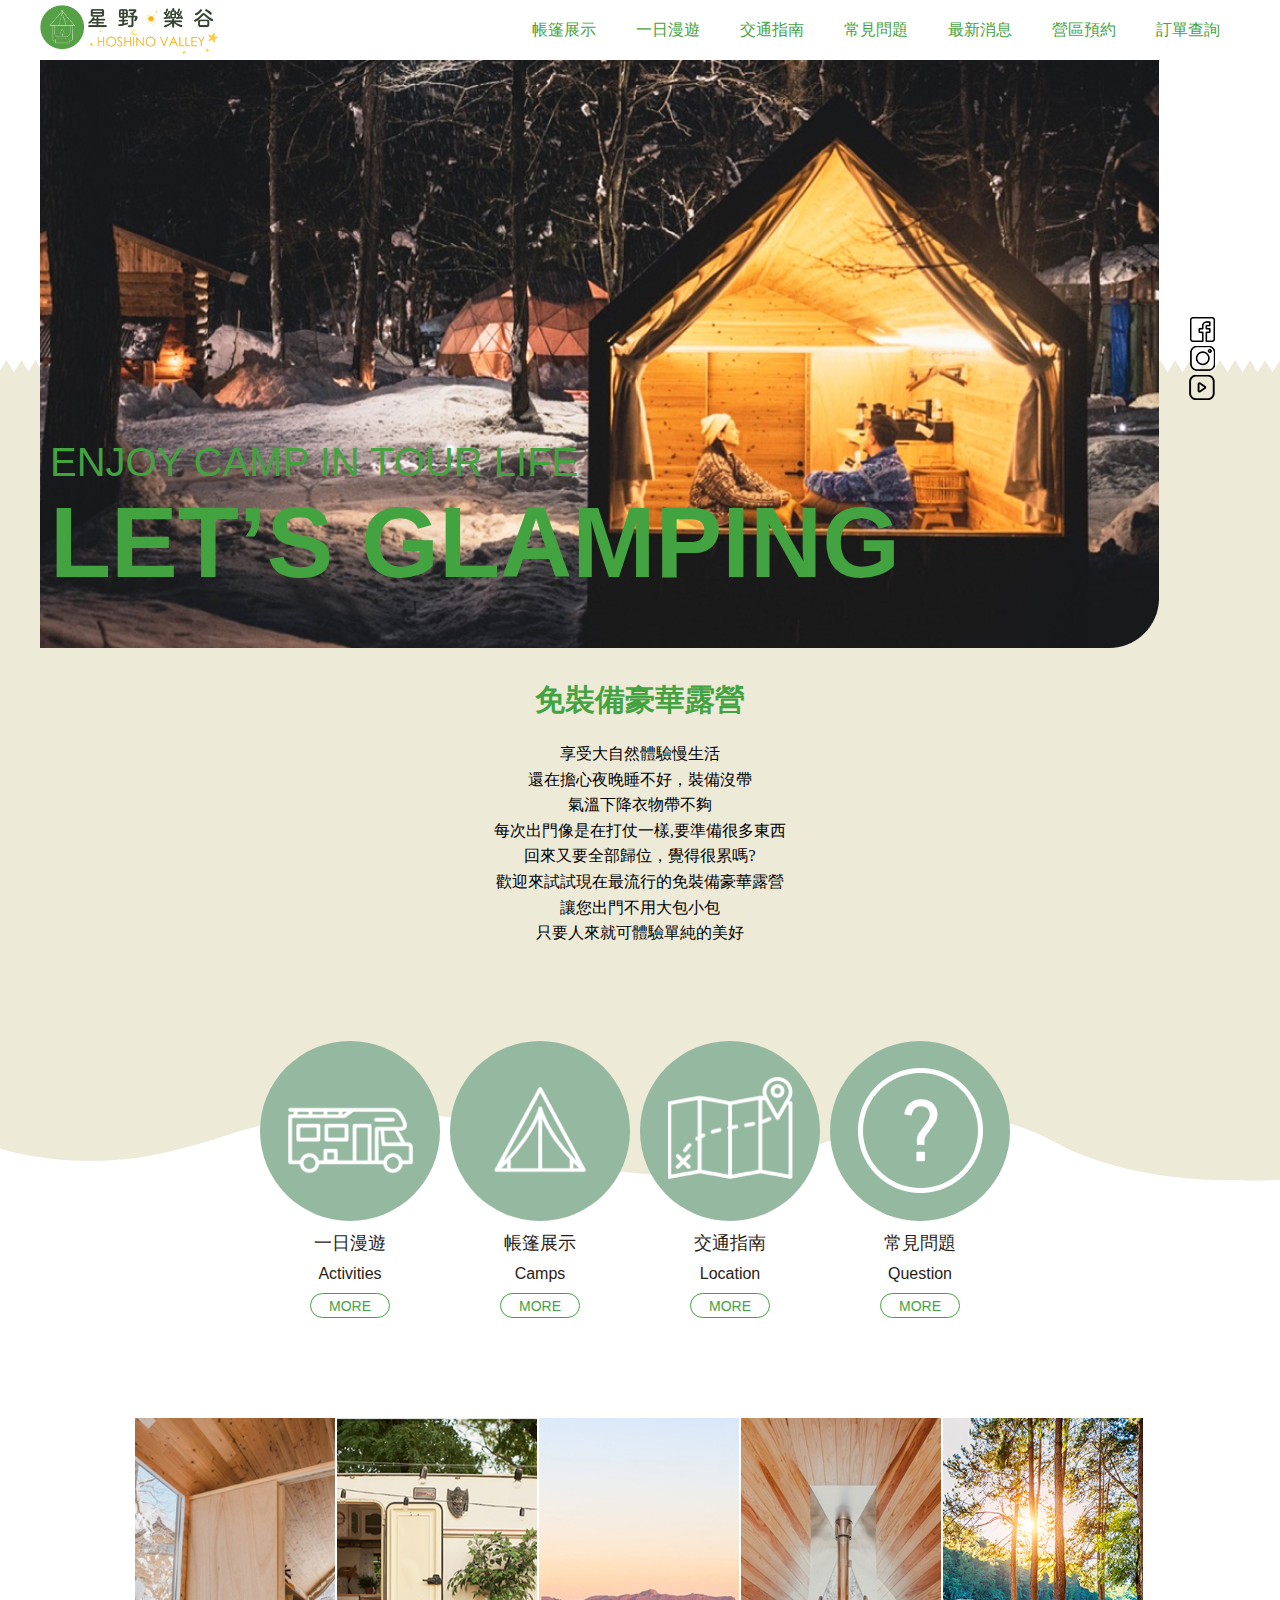
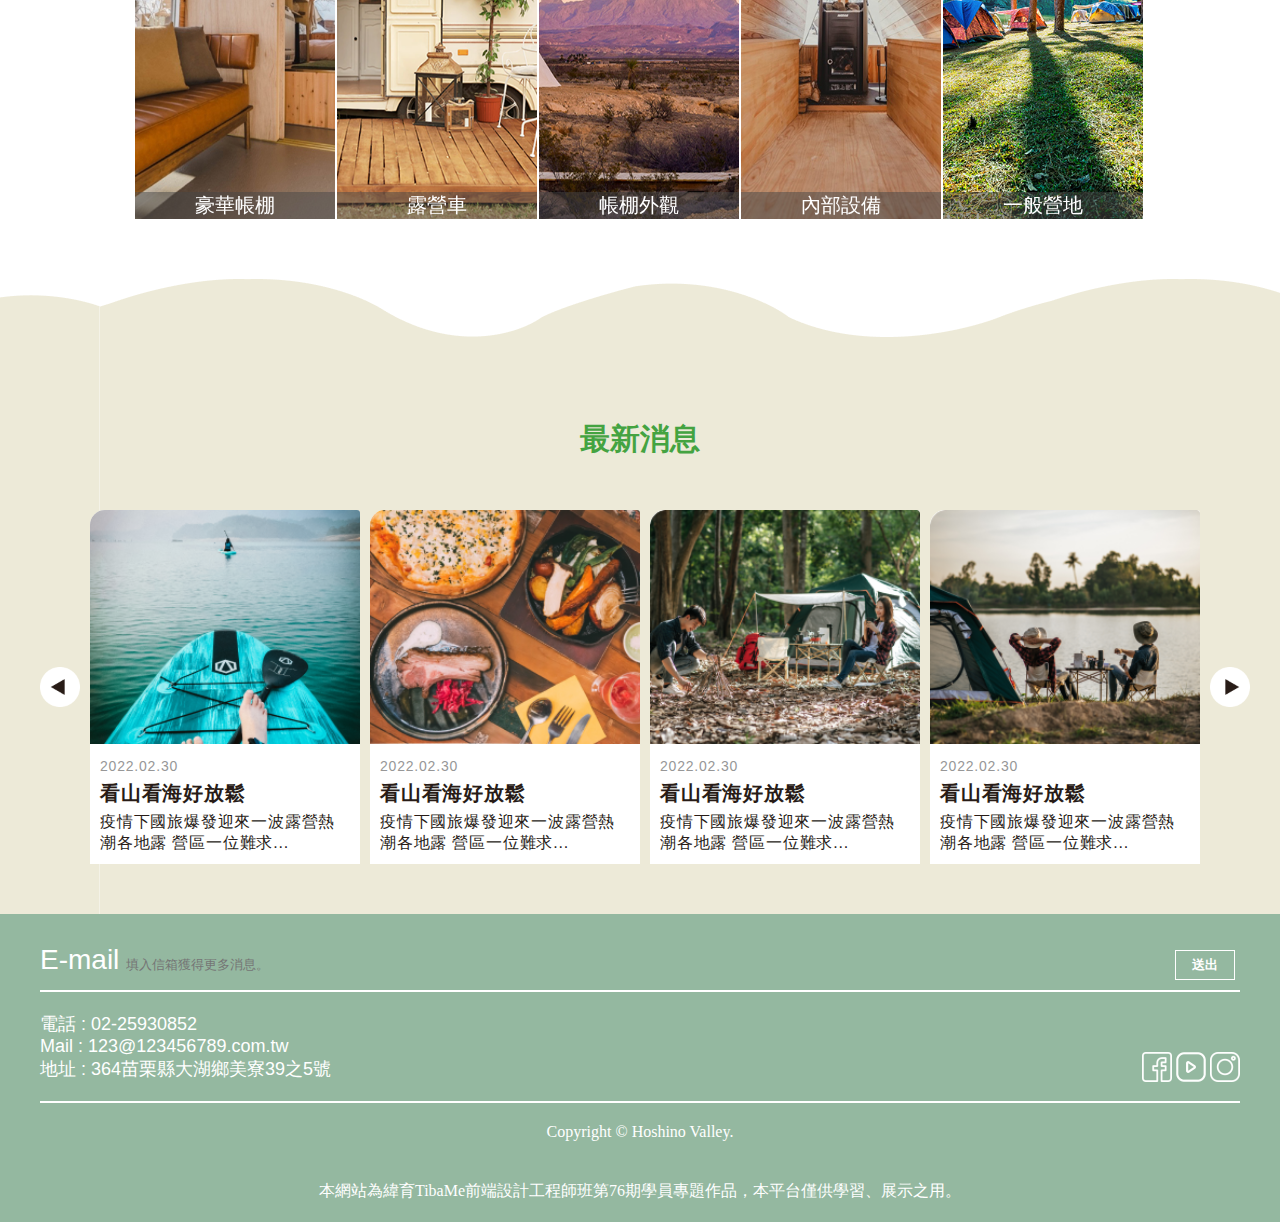
==== index.html @ baed543f "QA 414RWD完成" ====
<!DOCTYPE html>
<html lang="en">

<head>
    <meta charset="UTF-8">
    <meta http-equiv="X-UA-Compatible" content="IE=edge">
    <meta name="viewport" content="width=device-width, initial-scale=1.0">
    <title>星野樂谷</title>
    <link rel="stylesheet" href="https://cdnjs.cloudflare.com/ajax/libs/font-awesome/6.1.1/css/all.min.css" integrity="sha512-KfkfwYDsLkIlwQp6LFnl8zNdLGxu9YAA1QvwINks4PhcElQSvqcyVLLD9aMhXd13uQjoXtEKNosOWaZqXgel0g==" crossorigin="anonymous" referrerpolicy="no-referrer" />
    <script src="https://cdnjs.cloudflare.com/ajax/libs/jquery/3.6.0/jquery.js"></script>
    <link rel="stylesheet" href="css/style.css">
    <script src="JS/common.js"></script>





</head>

<body>


    <!-- 最外層1200框 -->
    <div class="wrapper">
        <nav>
            <a href="index.html"><img class="nav_logo" src="img/logo-02.png" alt=""></a>
            <i class="fa-solid fa-bars" id="ham"></i>
            <!-- 導覽列的右邊 -->
            <ul>
                <li>
                    <a href="">帳篷展示</a>
                    <!-- 子選單 -->
                    <ol>
                        <li><a href="tent.html">露營車</a></li>
                        <li><a href="tent.html">豪華帳篷</a></li>
                        <li><a href="tent.html">普通帳篷</a></li>

                    </ol>
                </li>
                <li><a href="oneday.html">一日漫遊</a></li>
                <li><a href="traffic.html">交通指南</a></li>
                <li><a href="qanda.html">常見問題</a></li>
                <li><a href="news.html">最新消息</a></li>
                <li><a href="reserve.html">營區預約</a></li>
                <li><a href="oder_check.html">訂單查詢</a></li>

            </ul>


        </nav>
    </div>
    <!-- banner -->
    <div class="wave_banner_up">
        <div class="main_banner">

            <div class="left_banner">

                <h3>ENJOY CAMP IN TOUR LIFE</h3>
                <h2>LET’S GLAMPING</h2>

            </div>
            <div class="right_banner">

                <div class="right_icon">

                    <a href=""><img src="img/facebook_small.png" alt=""></a>

                    <a href=""><img src="img/instagram_small.png" alt=""></a>

                    <a href=""><img src="img/youtube_small.png" alt=""></a>

                    <img src="../0419/img/Arrow 3.svg" alt="">
                </div>

            </div>

        </div>
        <!-- info自述區域 -->
        <div class="info">
            <h4>
                免裝備豪華露營
            </h4>
            <p>
                享受大自然體驗慢生活<br>
                還在擔心夜晚睡不好，裝備沒帶 <br>
                氣溫下降衣物帶不夠<br>
                每次出門像是在打仗一樣,要準備很多東西<br>
                回來又要全部歸位，覺得很累嗎?<br>
                歡迎來試試現在最流行的免裝備豪華露營<br>
                讓您出門不用大包小包<br>
                只要人來就可體驗單純的美好
            </p>
        </div>
        <div class="main_card">
            <div class="card">
                <div class="card_bg">
                    <img src="img/van_icon.png" alt="">
                </div>

                <h5>一日漫遊</h5>
                <h6>Activities</h6>
                <a class="more" href="">MORE</a>
            </div>
            <div class="card">
                <div class="card_bg">
                    <img src="img/tent_icon.png" alt="">
                </div>

                <h5>帳篷展示</h5>
                <h6>Camps</h6>
                <a class="more" href="">MORE</a>
            </div>
            <div class="card">
                <div class="card_bg">
                    <img src="img/tour_icon.png" alt="">
                </div>

                <h5>交通指南</h5>
                <h6>Location</h6>
                <a class="more" href="">MORE</a>
            </div>
            <div class="card">
                <div class="card_bg">
                    <img src="img/help_icon.png" alt="">
                </div>

                <h5>常見問題</h5>
                <h6>Question</h6>
                <a class="more" href="">MORE</a>
            </div>
        </div>
    </div>
    <!-- flex grow 五張縮放圖片-->
    <div class="grow_bar">
        <div class="grow_bar_3">

            <div class="product_bar1 product_p product_bar">
                <p>豪華帳棚</p>
            </div>
        </div>

        <div class="grow_bar_3">
            <div class="product_bar2 product_p product_bar">
                <p>露營車</p>
            </div>
        </div>
        <div class="grow_bar_3">
            <div class="product_bar3 product_p product_bar">
                <p>帳棚外觀</p>
            </div>
        </div>
        <div class="grow_bar_3">

            <div class="product_bar4 product_p product_bar">
                <p>內部設備</p>
            </div>
        </div>
        <div class="grow_bar_3">
            <div class="product_bar5 product_p product_bar">
                <p>一般營地</p>
            </div>
        </div>


    </div>
    <div class="wave_banner_down">
        <h2>最新消息</h2>
        <div class="news_slick">
            <img class="news_arr_left" src="img/news_left.png" alt="">
            <a href="">
                <div class="news_card">
                    <img src="img/slick_img01.png" alt="">
                    <div class="news_card_txt">
                        <h5>2022.02.30</h5>
                        <h3>看山看海好放鬆</h3>
                        <p>疫情下國旅爆發迎來一波露營熱潮各地露
                            營區一位難求...</p>
                    </div>

                </div>
            </a>
            <a href="">
                <div class="news_card">
                    <img src="img/slick_img02.png" alt="">
                    <div class="news_card_txt">
                        <h5>2022.02.30</h5>
                        <h3>看山看海好放鬆</h3>
                        <p>疫情下國旅爆發迎來一波露營熱潮各地露
                            營區一位難求...</p>
                    </div>

                </div>
            </a>
            <a href="">
                <div class="news_card">
                    <img src="img/slick_img03.png" alt="">
                    <div class="news_card_txt">
                        <h5>2022.02.30</h5>
                        <h3>看山看海好放鬆</h3>
                        <p>疫情下國旅爆發迎來一波露營熱潮各地露
                            營區一位難求...</p>
                    </div>

                </div>
            </a>

            <a href="">
                <div class="news_card">
                    <img src="img/slick_img04.png" alt="">
                    <div class="news_card_txt">
                        <h5>2022.02.30</h5>
                        <h3>看山看海好放鬆</h3>
                        <p>疫情下國旅爆發迎來一波露營熱潮各地露
                            營區一位難求...</p>
                    </div>

                </div>
            </a>
            <img class="news_arr_right" src="img/news_right.png" alt="">
        </div>
    </div>
    <!-- footer -->
    <footer>
        <div class="email">
            <form action="">
                <label for="" class="mail-1">E-mail</label>
                <input name="user_name" placeholder="填入信箱獲得更多消息。" class="mail-2">
                <input type="submit" value="送出" class="email-btn " >
            </form>
            <div class="line"></div>
        </div>

        <div class="footer_txt">
            <div class="footer_txt_up">
                <div class="footer_left">
                    <p>電話 : 02-25930852 <br>
                        Mail : 123@123456789.com.tw <br>
                        地址 : 364苗栗縣大湖鄉美寮39之5號</p>
                </div>
                <div class="footer_right">
                    <a href=""><img src="img/facebook.png" alt=""></a>
                    <a href=""><img src="img/youtube.png" alt=""></a>
                    <a href=""><img src="img/ig.png" alt=""></a>
                </div>
            </div>

            <div class="copyright">
                <div class="line"></div>
                <div class="copyright_txt">
                    <p>
                        Copyright © Hoshino Valley.
                    </p>
                   
                    <p> 本網站為緯育TibaMe前端設計工程師班第76期學員專題作品，本平台僅供學習、展示之用。</p>
                </div>
                
            </div>
        </div>
    </footer>



</body>

</html>
---- css/style.css ----
@import url("../css/reset.css");
*{
    box-sizing: border-box;
    text-decoration: none;

}
body{
    min-width: 1200px;
}

/* 模組化開始 */

.wrapper{
    width: 1200px;
    margin: 0 auto;
}
/* more按鈕 */
.more{
    display: block;
    width: 80px;
    height: 25px;
    line-height: 25px;
    color:#44A341;
    background-color: #ffffff;
    border:1px solid #44A341;
    border-radius: 15px;
    font-size: 14px;
    }
.more:hover{
   
    color:#ffffff;
    background-color: #44A341;
   transition: .5s;
 /* 模組化結束 */  
    

    
 
}
/* 導覽列 */
nav{
    width: 1200px;
    height: 60px;
    background: rgb(255, 255, 255);
    display: flex;
   justify-content: space-between; 
}
ul{
   display:flex; 
    text-align: center;
    line-height: 60px;
}
li{
   position: relative;
}
.nav_logo{
    margin-top: 5px;
   height: 50px;    
}
li a{
    padding: 0 20px;
  /* width: 120px;
    height: 60px; */
    display: block;
    background: rgb(255, 255, 255);
    color: #44A341;
}

 li>a:hover{
    background: 44A341;
    color: #ffffff;
    background: #44A341;
}
 ol{
     position: absolute;
 }
 ul>li>ol{
     display: none;
 }
 ul>li:hover ol{
   display: block;
}

/* banner開始 */
.wave_banner_up{
    width: 100%;
    background-image: url("../img/wave_1.png");
    background-repeat: repeat-x;
    background-position: 0 300px;
   
}

.main_banner{
     width: 1200px;
    margin: 0 auto;
    display: flex;
    }

.left_banner{
    background-image: url("../img/banner.png");
    width: 1119px;
    height: 600px;
    background-repeat: no-repeat;
 
}
.right_banner{
    display: flex;
   }

.right_icon{
    display: flex;
    margin-left: 30px;
    flex-direction: column;
    align-items: center;
    justify-content: center;
}
.right_icon a{
    opacity: 1;
}
.right_icon a:hover{
    opacity: .3;
}
.left_banner h3{
    color: #44A341;
    font-size: 40px;
    padding-top: 380px;
    padding-left: 10px;
    font-family: Arial, Helvetica, sans-serif;
    
    
}
.left_banner h2{
    color: #44A341;
    font-size: 100px;
    padding-left: 10px;
    font-family: Arial, Helvetica, sans-serif;
    font-weight: bold ;

}
/* info自述區域 */
.info{
    width: 1200px;
    margin: 0 auto;
    text-align: center;
}
.info p{
    width: 700px;
    margin: 0 auto;
    height: 300px;
    font-size: 16px;
    line-height:1.6;
   margin-top: 20px;
}
.info h4{
    color: #44A341;
    font-family: Arial, Helvetica, sans-serif;
    font-weight: bold;
    padding-top: 20px;
    font-size: 30px;
}
/* 四個按鈕 */
.main_card{
    width: 1200px;
   margin: 0 auto;
    display: flex;
 justify-content: center;
}
.card{

text-align: center;
    margin-right: 10px;
    font-family: Arial, "Helvetica Neue", Helvetica, sans-serif;
}
.card_bg{
    background: #95B8A0;
    width: 180px;
    height: 180px;
    border-radius: 50%;
    margin-bottom: 10px;
}
.card img{  
margin-top: 27px;
   width: 125px;
    height: 125px;
}
.card h5{
margin-bottom: 10px;
color: #281C17;


font-size: 18px;
}
.card h6{
margin-bottom: 10px;
color: #281C17;

    font-size: 16px;
}
.card>.more{
    margin-left: 50px;
}
/* flex grow 五張縮放圖片 */
.grow_bar{
    margin: 0 auto;
    margin-top: 100px;
<<<<<<< HEAD
     width: 1400px;
=======
     width: 1300px;
>>>>>>> ddf36b383239178bd15fa8c7f07a94168454454b
    height: 400px;
    display: flex;
    justify-content: center;
    /* margin-bottom:400px; */
    
   }
.grow_bar_3{
  width: 200px;
   transition:.7s;
margin-right: 2px;
  display: flex;
}

.product_bar1{
background-image: url("../img/product_1.jpg");
}
.product_bar2{
 background-image: url("../img/product_2.PNG");
}
.product_bar3{
background-image: url("../img/product_3.jpg");
}
.product_bar4{  
background-image: url("../img/product_4.jpg");
}
 .product_bar5{
 background-image: url("../img/product_5.jpg");
 }

.grow_bar_3:hover{
 flex-grow:5;

}

/* 模組化開始 */
.product_bar{
    background-size: cover;
    background-position:center center;
    flex-grow:1;
    background-repeat: no-repeat;
    filter: blur(.1px);
 opacity:1s;
}
/* 模組化結束 */
.product_bar:hover{
    filter: blur(0px);
    opacity:1;
}

.product_p>p{
    display: block;
   margin-top:374px;
    text-align: center;
    font-size: 20px;
    background-color: rgba(69, 69, 69, 0.5);  
 color: #ffffff;
 }
/* flex grow 五張縮放圖片結束 */

/* 輪播小卡片 */

.wave_banner_down{
    width: 100%;
    background-image: url("../img/wave_2.png");
    background-repeat: repeat-x;
    background-position: 100px 60px;
    padding-top: 200px;    
}
.wave_banner_down>h2{

    color: #44A341;
    font-family: Arial, Helvetica, sans-serif;
    font-weight: bold;
    font-size: 30px;
  
    text-align: center;
}
.news_slick{
    width: 1200px;
    margin: 0 auto;
    display:flex;
 align-items: center;
 font-family: Arial, "Helvetica Neue", Helvetica, sans-serif;
 gap:10px;
 padding: 50px 0 50px 0;

}
.news_card{
    border-radius: 15px 3px 0px 0px;
    background-color: #fff;
    width: 270px;
}
.news_card:hover{
    box-shadow: 3px 3px 5px 1px rgba(27, 0, 0, 0.2);
}
.news_card>img{
    width: 100%;
    border-radius: 15px 3px 0px 0px;
}
.news_card_txt{
 padding: 10px;
letter-spacing: 0.05em;

}
.news_card_txt h5{
    color: #979797;
    

font-weight: 400;
font-size: 14px;
line-height: 17px;
}
.news_card_txt h3{
padding: 5px 0;
font-size: 20px;
    color: #281C17;
    font-weight:bold; 
}
.news_card_txt p{
    color: #281C17;
}
.news_arr_left{
cursor: pointer;
width: 40px;

}
.news_arr_right{
cursor: pointer;
width: 40px;
}
/* footer開始*/
footer{
    
    padding-top: 20px;
    width: 100%;
    background: #94B8A0;
}
.footer_txt{
    width: 1200px;
    margin: 0 auto;
}
.copyright{
    
    color: white;
    text-align: center;
   
}
.copyright p{
    
 padding: 20px 0;
}
.line{
    width:100%;
    height: 2px;
    background: rgb(255, 255, 255);
}
.footer_txt_up{
   margin-top: -10px;
    display: flex;
    justify-content: space-between;
}
.footer_right img{
   margin-top: 60px;
    width: 30px;
    height: 30px;
}
.footer_left{
    font-family: Arial, "Helvetica Neue", Helvetica, sans-serif;
    font-size: 18px;
    color: white;
    padding: 20px 0;
}
/* footer e-mail登入 */
.email{
   font-family: Arial, "Helvetica Neue", Helvetica, sans-serif;
    margin: 0 auto;
    width: 1200px;
    padding-top: 10px;
  padding-bottom: 10px;
 
  

  
}

.email .mail-1{
color:#ffffff;
     font-size: 28px;
     
}
footer form input{
background-color: #94B8A0;
}

.email .mail-2{
    color: white;
    height: 30px;
    width: 1000px;
    border: 0;
   
}
.email-btn{
    
   color: #ffffff;
   font-weight:bold;
   width: 60px;
   height: 30px;
   
   border: 1px solid #ffffff;
   cursor: pointer;
   margin-left: 47px;
   margin-bottom: 10px;
}
.email-btn:hover{
    color: #94B8A0;
    width: 60px;
    height: 30px;
    background: #ffffff;
    border: 2px solid #94B8A0;
    cursor: pointer;
 }
/* footer結束*/

.fa-solid {
    display: none;
}

/* header的漢堡開始 */
@media screen and (max-width:428px) {
    .wrapper {
        width: 100%;
    }

    nav {
        width: auto;
        position: relative;
    }

    .fa-solid {
        display: block;
        float: right;
        margin-top: 10px;
        margin-right: 10px;
        font-size: 30px;

    }

    nav ul {
        position: absolute;
        flex-direction: column;
        top: 60px;
        right: 0;
        width: 100%;
        z-index: 2;
    }
nav ul li{
    display: none;
}

  
    li a {
        border-bottom: 1px solid rgb(255, 255, 255);
        background: #44A341;
        color: #ffffff;
    }

    /* footer開始 */
    .email {
        display: none;
    }

    footer {
        padding: 0 10px;
    }

    .footer_txt {
        width: auto;
    }

    .copyright {
        font-size: 12px;
        text-align: center;
    }

    .copyright p {
        padding: 0;
    }

    .line {
        margin-bottom: 5px;
    }

    .footer_right img {
        margin: 0;
        margin-top: 10px;
        margin-right: 10px;


    }

    .footer_left {
        font-size: 14px;
        padding: 10px 0;
    }
}
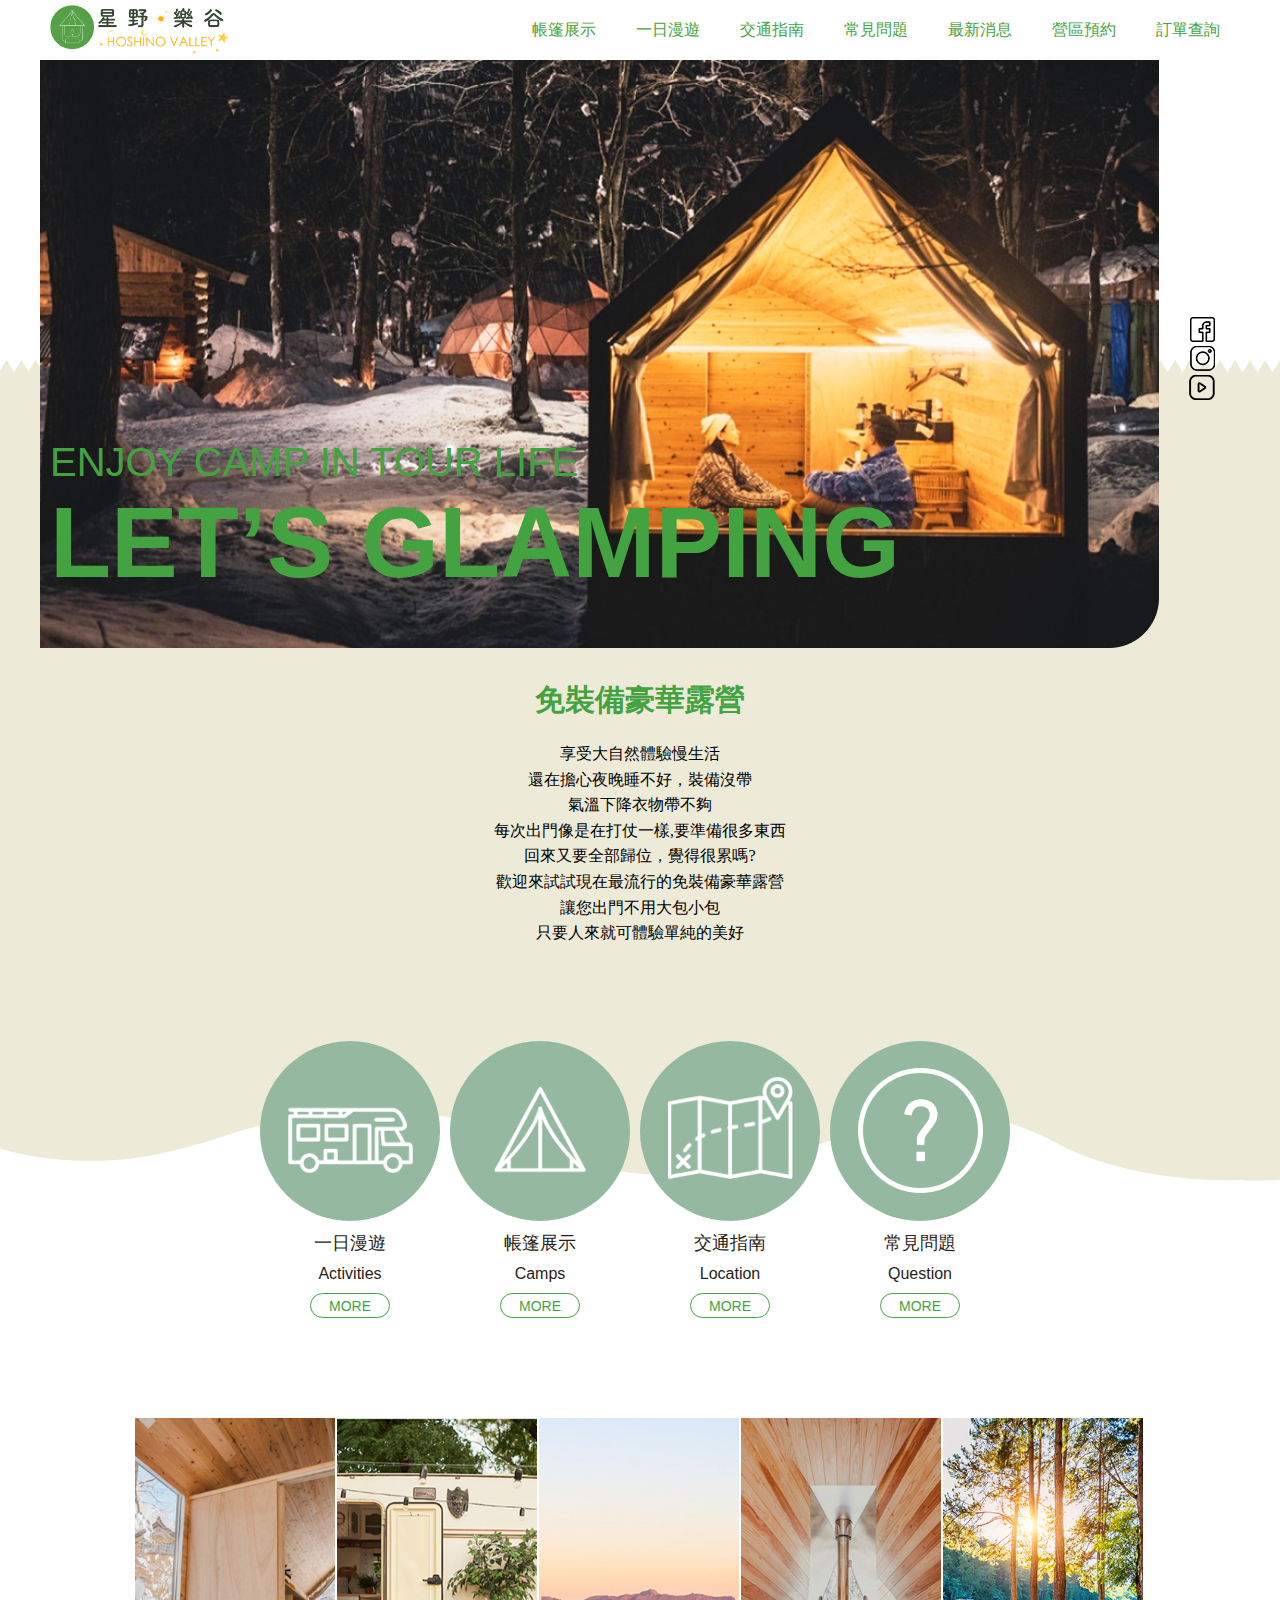
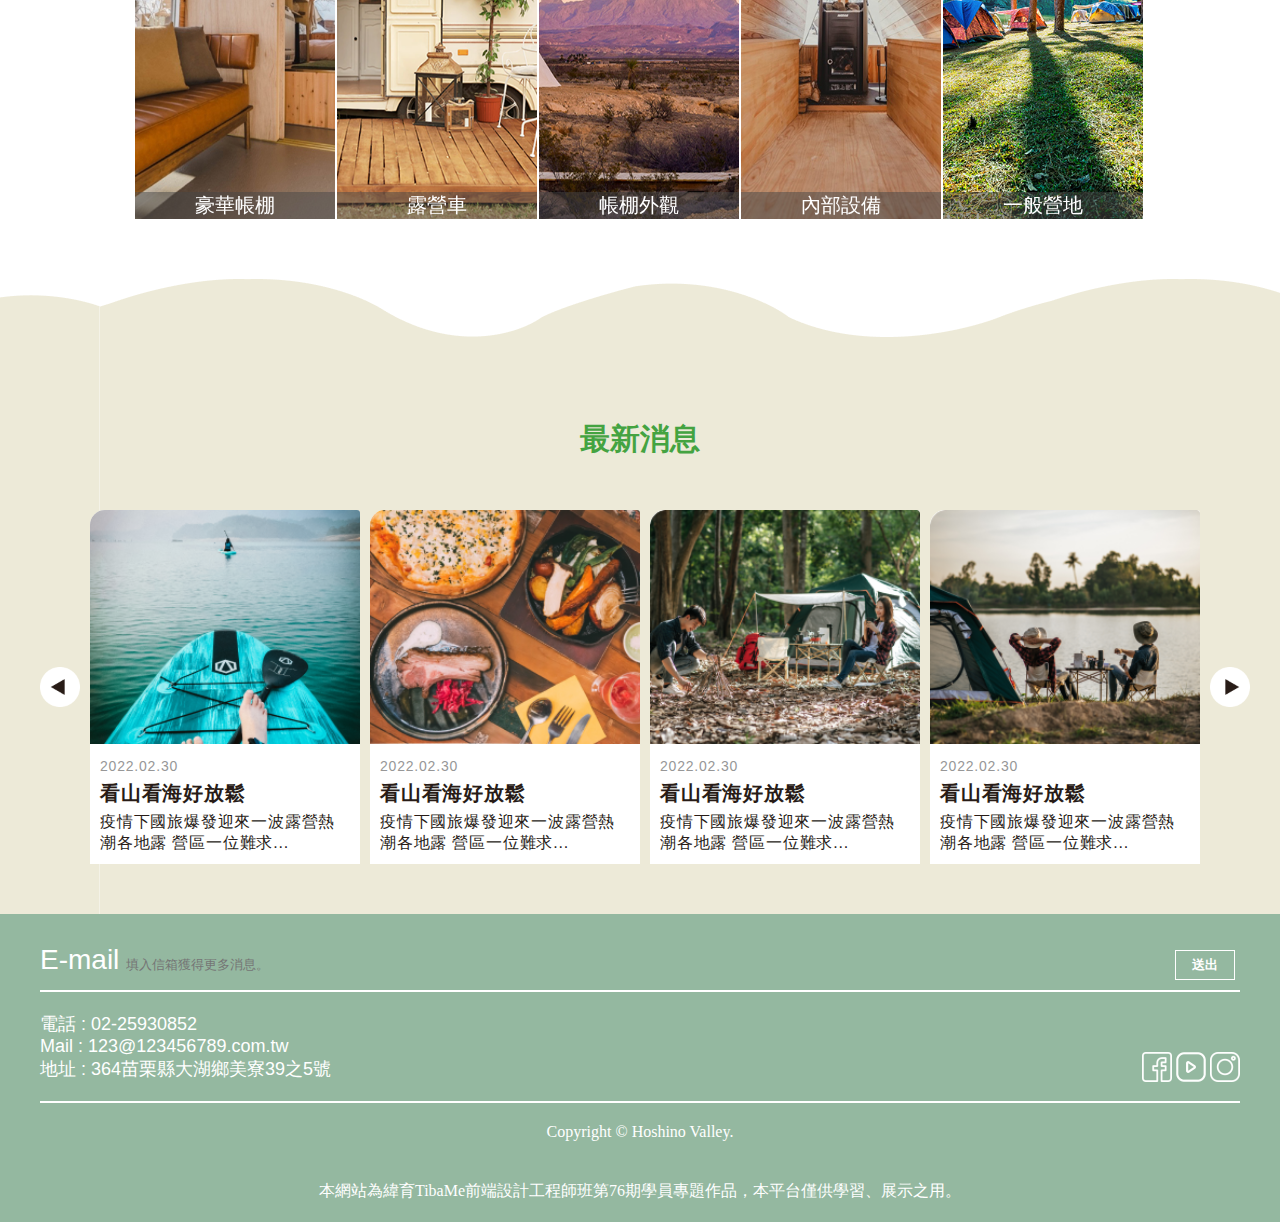
==== commit 8cdee908: "rwd 414 一日漫遊完成" ====
--- a/index.html
+++ b/index.html
@@ -9,14 +9,10 @@
     <link rel="stylesheet" href="https://cdnjs.cloudflare.com/ajax/libs/font-awesome/6.1.1/css/all.min.css" integrity="sha512-KfkfwYDsLkIlwQp6LFnl8zNdLGxu9YAA1QvwINks4PhcElQSvqcyVLLD9aMhXd13uQjoXtEKNosOWaZqXgel0g==" crossorigin="anonymous" referrerpolicy="no-referrer" />
     <script src="https://cdnjs.cloudflare.com/ajax/libs/jquery/3.6.0/jquery.js"></script>
     <link rel="stylesheet" href="css/style.css">
-    <script src="JS/common.js"></script>
-
-
-
+    <link rel="stylesheet" href="css/common.css">
 
 
 </head>
-
 <body>
 
 
@@ -24,11 +20,12 @@
     <div class="wrapper">
         <nav>
             <a href="index.html"><img class="nav_logo" src="img/logo-02.png" alt=""></a>
+            <!-- 漢堡 -->
             <i class="fa-solid fa-bars" id="ham"></i>
             <!-- 導覽列的右邊 -->
             <ul>
                 <li>
-                    <a href="">帳篷展示</a>
+                    <a>帳篷展示</a>
                     <!-- 子選單 -->
                     <ol>
                         <li><a href="tent.html">露營車</a></li>
@@ -258,6 +255,7 @@
         </div>
     </footer>
 
+    <script src="JS/common.js"></script>
 
 
 </body>
--- a/css/style.css
+++ b/css/style.css
@@ -467,7 +467,12 @@
     display: none;
 }
 
-  
+  /* 很重要要先解開原本的position */
+  nav ul li ol {
+        
+    position: static;
+}
+/* 很重要要先解開原本的position */
     li a {
         border-bottom: 1px solid rgb(255, 255, 255);
         background: #44A341;
--- a/css/common.css
+++ b/css/common.css
@@ -0,0 +1,253 @@
+@import url("../css/reset.css");
+
+* {
+    box-sizing: border-box;
+    text-decoration: none;
+
+}
+
+.wrapper {
+    width: 1200px;
+    margin: 0 auto;
+}
+
+/* 導覽列 */
+nav {
+    width: 1200px;
+    height: 60px;
+    background: rgb(255, 255, 255);
+    display: flex;
+    justify-content: space-between;
+}
+
+ul {
+    display: flex;
+    text-align: center;
+    line-height: 60px;
+}
+
+li {
+    position: relative;
+}
+
+.nav_logo {
+    margin-top: 5px;
+    height: 50px;
+    margin-left: 10px;
+}
+
+li a {
+    padding: 0 20px;
+    /* width: 120px;
+    height: 60px; */
+    display: block;
+    background: rgb(255, 255, 255);
+    color: #44A341;
+    text-align: center;
+}
+
+li>a:hover {
+    background: 44A341;
+    color: #ffffff;
+    background: #44A341;
+}
+
+ol {
+    position: absolute;
+}
+
+ul>li>ol {
+    display: none;
+}
+
+ul>li:hover ol {
+    display: block;
+}
+
+
+/* 從style搬過來開始 */
+footer {
+
+    padding-top: 20px;
+
+    background: #94B8A0;
+}
+
+.footer_txt {
+    width: 1200px;
+    margin: 0 auto;
+}
+
+.copyright {
+
+    color: white;
+    text-align: center;
+
+}
+
+.copyright p {
+
+    padding: 20px 0;
+}
+
+.line {
+    width: 100%;
+    height: 2px;
+    background: rgb(255, 255, 255);
+}
+
+.footer_txt_up {
+    margin-top: -10px;
+    display: flex;
+    justify-content: space-between;
+}
+
+.footer_right img {
+    margin-top: 60px;
+    width: 30px;
+    height: 30px;
+}
+
+.footer_left {
+    font-family: Arial, "Helvetica Neue", Helvetica, sans-serif;
+    font-size: 18px;
+    color: white;
+    padding: 20px 0;
+}
+
+/* footer e-mail登入 */
+.email {
+    font-family: Arial, "Helvetica Neue", Helvetica, sans-serif;
+    margin: 0 auto;
+    width: 1200px;
+    padding-top: 10px;
+    padding-bottom: 10px;
+
+
+
+
+}
+
+.email .mail-1 {
+    color: #ffffff;
+    font-size: 28px;
+
+}
+
+footer form input {
+    background-color: #94B8A0;
+}
+
+.email .mail-2 {
+    color: white;
+    height: 30px;
+    width: 1000px;
+    border: 0;
+
+}
+
+.email-btn {
+
+    color: #ffffff;
+    font-weight: bold;
+    width: 60px;
+    height: 30px;
+
+    border: 1px solid #ffffff;
+    cursor: pointer;
+    margin-left: 47px;
+    margin-bottom: 10px;
+}
+
+.email-btn:hover {
+    color: #94B8A0;
+    width: 60px;
+    height: 30px;
+    background: #ffffff;
+    border: 2px solid #94B8A0;
+    cursor: pointer;
+
+}
+
+.fa-solid {
+    display: none;
+}
+
+/* header的漢堡開始 */
+@media screen and (max-width:428px) {
+
+    .wrapper {
+        width: 100%;
+    }
+    nav {
+        width: auto;
+        position: relative;
+    }
+    nav .fa-solid {
+        display: block;
+        float: right;
+        margin-top: 10px;
+        margin-right: 10px;
+        font-size: 30px;
+    }
+    nav>ul {
+        position: absolute;
+        flex-direction: column;
+        top: 60px;
+        right: 0;
+        width: 100%;
+        z-index: 2;
+    }
+
+    li>a {
+        border-bottom: 1px solid rgb(255, 255, 255);
+        background: #44A341;
+        color: #ffffff;
+    }
+/* 很重要要先解開原本的position */
+    nav ul li ol {
+        
+        position: static;
+    }
+/* 很重要要先解開原本的position */
+
+
+    /* footer開始 */
+    .email {
+        display: none;
+    }
+
+    footer {
+        padding: 0 10px;
+    }
+
+    .footer_txt {
+        width: auto;
+    }
+
+    .copyright {
+        font-size: 12px;
+        text-align: center;
+    }
+
+    .copyright p {
+        padding: 0;
+    }
+
+    .line {
+        margin-bottom: 5px;
+    }
+
+    .footer_right img {
+        margin: 0;
+        margin-top: 10px;
+        margin-right: 10px;
+
+
+    }
+
+    .footer_left {
+        font-size: 14px;
+        padding: 10px 0;
+    }
+}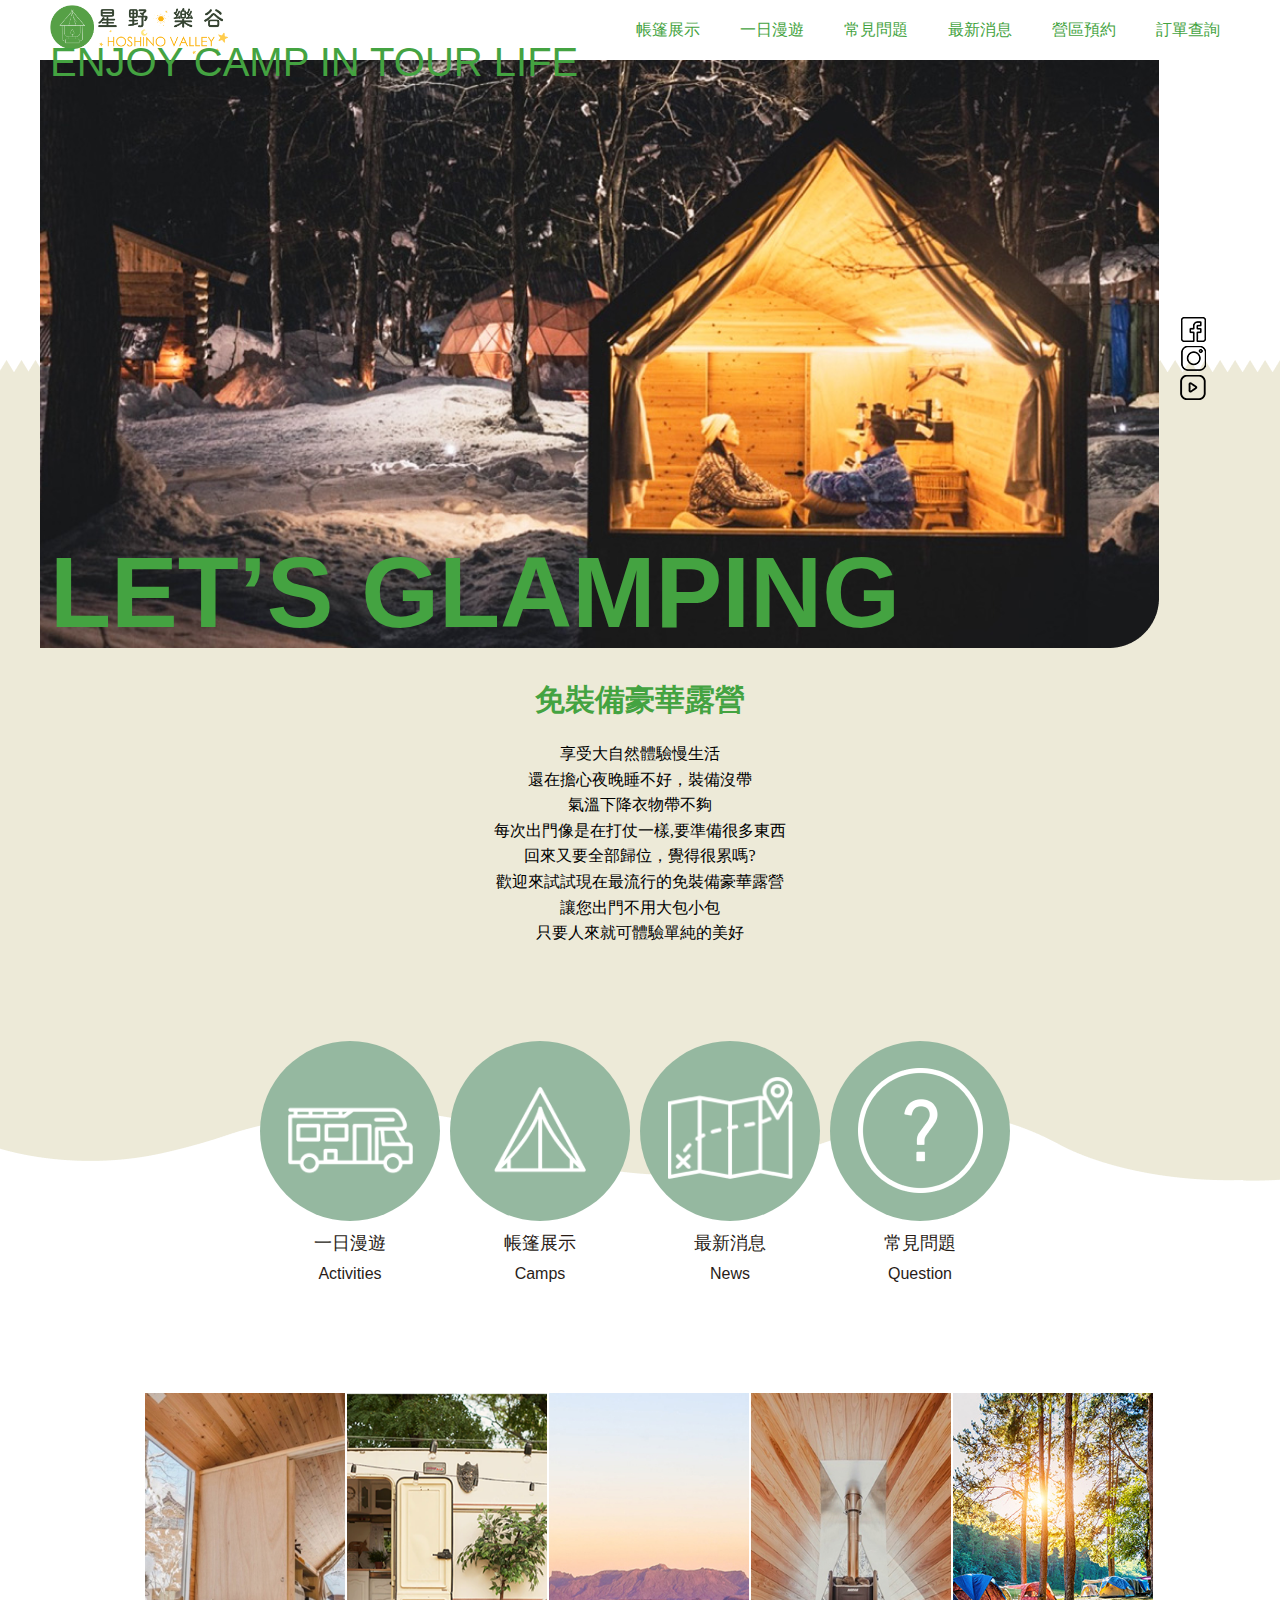
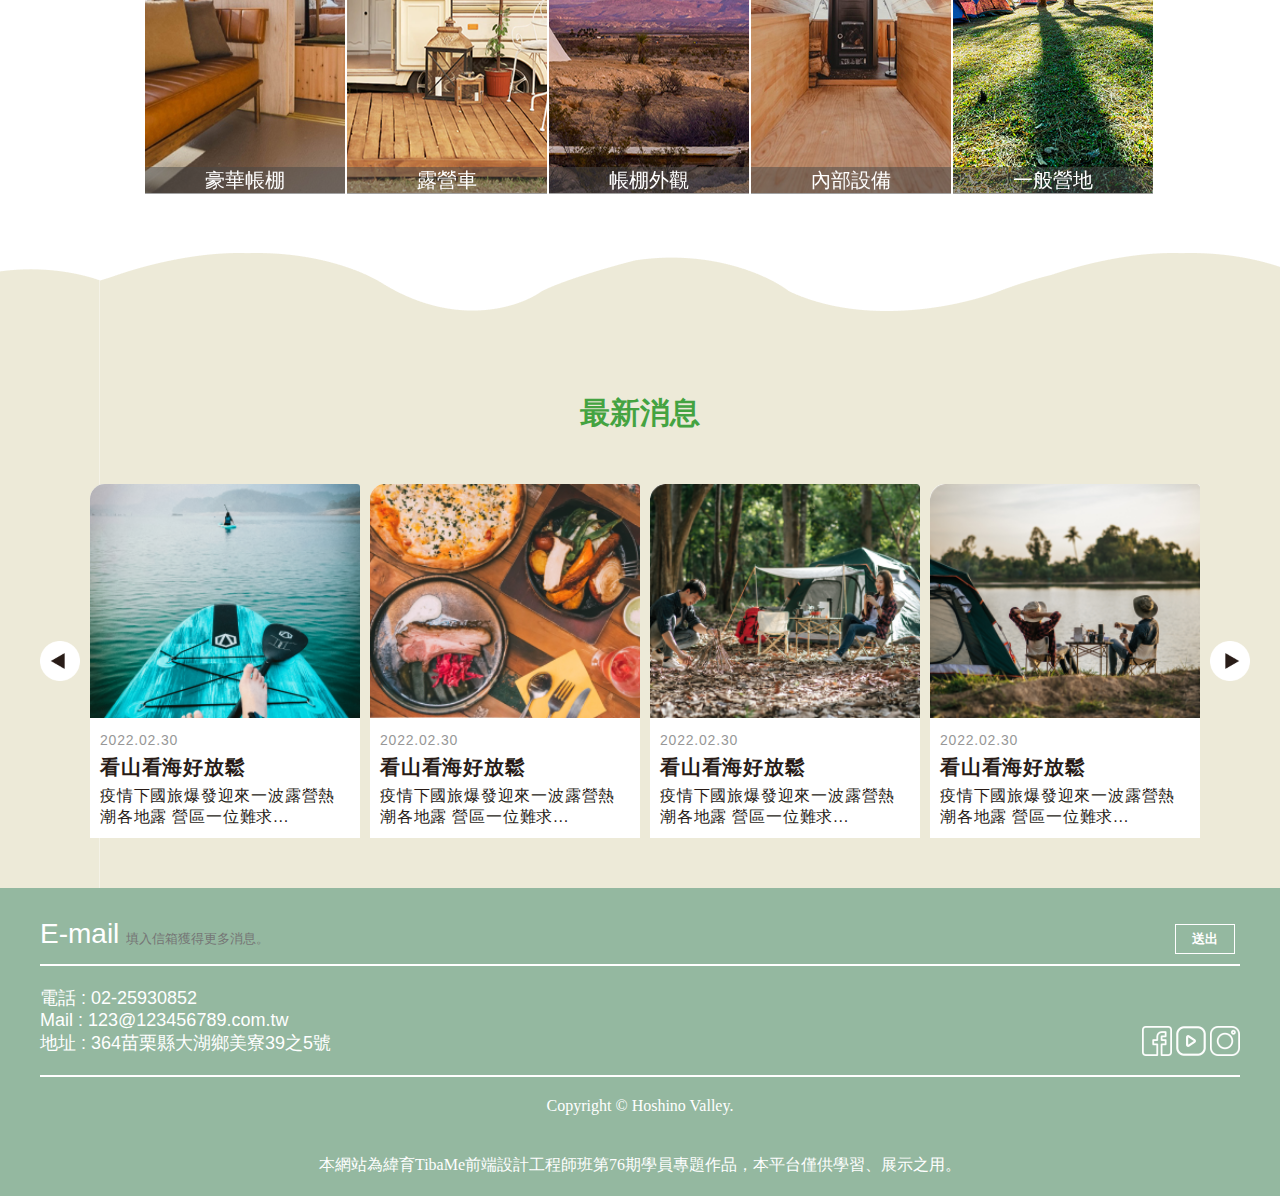
==== commit ecc6a931: "首頁4按鈕修改完成" ====
--- a/index.html
+++ b/index.html
@@ -6,13 +6,17 @@
     <meta http-equiv="X-UA-Compatible" content="IE=edge">
     <meta name="viewport" content="width=device-width, initial-scale=1.0">
     <title>星野樂谷</title>
-    <link rel="stylesheet" href="https://cdnjs.cloudflare.com/ajax/libs/font-awesome/6.1.1/css/all.min.css" integrity="sha512-KfkfwYDsLkIlwQp6LFnl8zNdLGxu9YAA1QvwINks4PhcElQSvqcyVLLD9aMhXd13uQjoXtEKNosOWaZqXgel0g==" crossorigin="anonymous" referrerpolicy="no-referrer" />
-    <script src="https://cdnjs.cloudflare.com/ajax/libs/jquery/3.6.0/jquery.js"></script>
-    <link rel="stylesheet" href="css/style.css">
+
+    <link rel="stylesheet" href="https://cdnjs.cloudflare.com/ajax/libs/font-awesome/6.1.1/css/all.min.css"
+        integrity="sha512-KfkfwYDsLkIlwQp6LFnl8zNdLGxu9YAA1QvwINks4PhcElQSvqcyVLLD9aMhXd13uQjoXtEKNosOWaZqXgel0g=="
+        crossorigin="anonymous" referrerpolicy="no-referrer" />
+    <link rel="stylesheet" href="https://unpkg.com/swiper@8/swiper-bundle.min.css" />
     <link rel="stylesheet" href="css/common.css">
+    <link rel="stylesheet" href="css/index.css">
 
 
 </head>
+
 <body>
 
 
@@ -21,9 +25,14 @@
         <nav>
             <a href="index.html"><img class="nav_logo" src="img/logo-02.png" alt=""></a>
             <!-- 漢堡 -->
-            <i class="fa-solid fa-bars" id="ham"></i>
+            <button class="hamburger hamburger--vortex is-active" type="button">
+                <span class="hamburger-box ">
+                    <span class="hamburger-inner"></span>
+                </span>
+            </button>
+            <!-- <i class="fa-solid fa-bars" id="ham"></i> -->
             <!-- 導覽列的右邊 -->
-            <ul>
+            <ul class="nav_ul">
                 <li>
                     <a>帳篷展示</a>
                     <!-- 子選單 -->
@@ -35,7 +44,7 @@
                     </ol>
                 </li>
                 <li><a href="oneday.html">一日漫遊</a></li>
-                <li><a href="traffic.html">交通指南</a></li>
+                <!-- <li><a href="traffic.html">交通指南</a></li> -->
                 <li><a href="qanda.html">常見問題</a></li>
                 <li><a href="news.html">最新消息</a></li>
                 <li><a href="reserve.html">營區預約</a></li>
@@ -89,42 +98,52 @@
             </p>
         </div>
         <div class="main_card">
-            <div class="card">
-                <div class="card_bg">
-                    <img src="img/van_icon.png" alt="">
-                </div>
-
-                <h5>一日漫遊</h5>
-                <h6>Activities</h6>
-                <a class="more" href="">MORE</a>
-            </div>
-            <div class="card">
-                <div class="card_bg">
-                    <img src="img/tent_icon.png" alt="">
-                </div>
-
-                <h5>帳篷展示</h5>
-                <h6>Camps</h6>
-                <a class="more" href="">MORE</a>
-            </div>
-            <div class="card">
-                <div class="card_bg">
-                    <img src="img/tour_icon.png" alt="">
-                </div>
-
-                <h5>交通指南</h5>
-                <h6>Location</h6>
-                <a class="more" href="">MORE</a>
-            </div>
-            <div class="card">
-                <div class="card_bg">
-                    <img src="img/help_icon.png" alt="">
-                </div>
-
-                <h5>常見問題</h5>
-                <h6>Question</h6>
-                <a class="more" href="">MORE</a>
-            </div>
+            <a class="card_a" href="oneday.html">
+                <div class="card">
+                    <div class="card_bg">
+                        <img src="img/van_icon.png" alt="">
+                    </div>
+
+                    <h5>一日漫遊</h5>
+                    <h6>Activities</h6>
+                    <!-- <a class="more" href="">MORE</a> -->
+                </div>
+            </a>
+            <a class="card_a" href="tent.html">
+                <div class="card">
+                    <div class="card_bg">
+                        <img src="img/tent_icon.png" alt="">
+                    </div>
+
+                    <h5>帳篷展示</h5>
+                    <h6>Camps</h6>
+                    <!-- <a class="more" href="">MORE</a> -->
+                </div>
+            </a>
+            <a class="card_a" href="news.html">
+
+                <div class="card">
+                    <div class="card_bg">
+                        <img src="img/tour_icon.png" alt="">
+                    </div>
+
+                    <h5>最新消息</h5>
+                    <h6>News</h6>
+                    <!-- <a class="more" href="">MORE</a> -->
+                </div>
+            </a>
+            <a class="card_a" href="qanda.html">
+                <div class="card">
+                    <div class="card_bg">
+                        <img src="img/help_icon.png" alt="">
+                    </div>
+
+                    <h5>常見問題</h5>
+                    <h6>Question</h6>
+                    <!-- <a class="more" href="">MORE</a> -->
+                </div>
+            </a>
+
         </div>
     </div>
     <!-- flex grow 五張縮放圖片-->
@@ -222,7 +241,7 @@
             <form action="">
                 <label for="" class="mail-1">E-mail</label>
                 <input name="user_name" placeholder="填入信箱獲得更多消息。" class="mail-2">
-                <input type="submit" value="送出" class="email-btn " >
+                <input type="submit" value="送出" class="email-btn ">
             </form>
             <div class="line"></div>
         </div>
@@ -247,17 +266,19 @@
                     <p>
                         Copyright © Hoshino Valley.
                     </p>
-                   
+
                     <p> 本網站為緯育TibaMe前端設計工程師班第76期學員專題作品，本平台僅供學習、展示之用。</p>
                 </div>
-                
+
             </div>
         </div>
     </footer>
-
+    <script src="https://cdnjs.cloudflare.com/ajax/libs/jquery/3.6.0/jquery.js"></script>
+    <script src="https://unpkg.com/swiper@8/swiper-bundle.min.js"></script>
     <script src="JS/common.js"></script>
 
 
+
 </body>
 
 </html>--- a/css/common.css
+++ b/css/common.css
@@ -5,6 +5,104 @@
     text-decoration: none;
 
 }
+
+/* ------------------------漢堡------------------------- */
+.hamburger {
+    padding: 15px 15px;
+    display: inline-block;
+    cursor: pointer;
+    transition-property: opacity, filter;
+    transition-duration: 1s;
+    transition-timing-function: linear;
+    font: inherit;
+    color: inherit;
+    text-transform: none;
+    background-color: transparent;
+    border: 0;
+    margin: 0;
+    overflow: visible;
+}
+
+
+.hamburger:hover {
+    opacity: 0.7;
+}
+
+.hamburger.is-active:hover {
+    opacity: 0.7;
+}
+
+.hamburger.is-active .hamburger-inner,
+.hamburger.is-active .hamburger-inner::before,
+.hamburger.is-active .hamburger-inner::after {
+    background-color: #000;
+}
+
+.hamburger-box {
+    width: 40px;
+    height: 24px;
+    display: inline-block;
+    position: relative;
+}
+
+.hamburger-inner {
+    display: block;
+    top: 50%;
+    margin-top: -2px;
+}
+
+.hamburger-inner,
+.hamburger-inner::before,
+.hamburger-inner::after {
+    width: 40px;
+    height: 4px;
+    background-color: #000;
+    border-radius: 4px;
+    position: absolute;
+    transition-property: transform;
+    transition-duration: 0.15s;
+    transition-timing-function: ease;
+}
+
+.hamburger-inner::before,
+.hamburger-inner::after {
+    content: "";
+    display: block;
+}
+
+.hamburger-inner::before {
+    top: -10px;
+}
+
+.hamburger-inner::after {
+    bottom: -10px;
+}
+
+.hamburger--vortex .hamburger-inner {
+    transition-duration: 0.2s;
+    transition-timing-function: cubic-bezier(0.19, 1, 0.22, 1); }
+    .hamburger--vortex .hamburger-inner::before, .hamburger--vortex .hamburger-inner::after {
+      transition-duration: 0s;
+      transition-delay: 0.1s;
+      transition-timing-function: linear; }
+    .hamburger--vortex .hamburger-inner::before {
+      transition-property: top, opacity; }
+    .hamburger--vortex .hamburger-inner::after {
+      transition-property: bottom, transform; }
+  
+  .hamburger--vortex.is-active .hamburger-inner {
+    transform: rotate(765deg);
+    transition-timing-function: cubic-bezier(0.19, 1, 0.22, 1); }
+    .hamburger--vortex.is-active .hamburger-inner::before, .hamburger--vortex.is-active .hamburger-inner::after {
+      transition-delay: 0s; }
+    .hamburger--vortex.is-active .hamburger-inner::before {
+      top: 0;
+      opacity: 0; }
+    .hamburger--vortex.is-active .hamburger-inner::after {
+      bottom: 0;
+      transform: rotate(90deg); }
+  
+/* ----------------漢堡------------- */
 
 .wrapper {
     width: 1200px;
@@ -169,7 +267,7 @@
 
 }
 
-.fa-solid {
+.hamburger {
     display: none;
 }
 
@@ -179,17 +277,23 @@
     .wrapper {
         width: 100%;
     }
+
     nav {
         width: auto;
         position: relative;
     }
-    nav .fa-solid {
+    .hamburger{
+        display: block;
+
+    }
+    /* nav .fa-solid {
         display: block;
         float: right;
         margin-top: 10px;
         margin-right: 10px;
         font-size: 30px;
-    }
+    } */
+
     nav>ul {
         position: absolute;
         flex-direction: column;
@@ -204,12 +308,14 @@
         background: #44A341;
         color: #ffffff;
     }
-/* 很重要要先解開原本的position */
+
+    /* 很重要要先解開原本的position */
     nav ul li ol {
-        
+
         position: static;
     }
-/* 很重要要先解開原本的position */
+
+    /* 很重要要先解開原本的position */
 
 
     /* footer開始 */
--- a/css/index.css
+++ b/css/index.css
@@ -0,0 +1,334 @@
+/* banner開始 */
+* {
+    box-sizing: border-box;
+    font-family: Arial, "Helvetica Neue", Helvetica, sans-serif;
+
+}
+
+.wave_banner_up {
+
+    background-image: url("../img/wave_1.png");
+    background-repeat: repeat-x;
+    background-position: 0 300px;
+}
+
+.main_banner {
+    width: 1200px;
+    margin: 0 auto;
+    display: flex;
+}
+
+.left_banner {
+    background-image: url("../img/banner.png");
+    width: 1200px;
+    height: 600px;
+    background-repeat: no-repeat;
+    border-radius: 0 0 20px 0;
+
+
+}
+
+.right_banner {
+    display: flex;
+}
+
+.right_icon {
+    display: flex;
+    margin-left: -60px;
+    flex-direction: column;
+    align-items: center;
+    justify-content: center;
+}
+
+.right_icon a {
+    opacity: 1;
+}
+
+.right_icon a:hover {
+    opacity: .3;
+}
+
+.left_banner h3 {
+    color: #44A341;
+    font-size: 40px;
+    margin-top: -20px;
+    margin-left: 10px;
+    font-family: Arial, Helvetica, sans-serif;
+
+
+
+}
+
+.left_banner h2 {
+    color: #44A341;
+    font-size: 100px;
+    margin-top: 450px;
+    margin-left: 10px;
+    font-family: Arial, Helvetica, sans-serif;
+    font-weight: bold;
+}
+
+/* info自述區域 */
+.info {
+    width: 1200px;
+    margin: 0 auto;
+    text-align: center;
+}
+
+.info p {
+    width: 700px;
+    margin: 0 auto;
+    height: 300px;
+    font-size: 16px;
+    line-height: 1.6;
+    margin-top: 20px;
+}
+
+.info h4 {
+    color: #44A341;
+    font-family: Arial, Helvetica, sans-serif;
+    font-weight: bold;
+    padding-top: 20px;
+    font-size: 30px;
+}
+
+/* 四個按鈕 */
+.main_card {
+    width: 1200px;
+    margin: 0 auto;
+    display: flex;
+    justify-content: center;
+}
+
+.card {
+
+    text-align: center;
+    margin-right: 10px;
+    font-family: Arial, "Helvetica Neue", Helvetica, sans-serif;
+}
+
+.card_bg {
+    background: #95B8A0;
+    width: 180px;
+    height: 180px;
+    border-radius: 50%;
+    margin-bottom: 10px;
+}
+
+.card img {
+    margin-top: 27px;
+    width: 125px;
+    height: 125px;
+}
+
+.card h5 {
+    margin-bottom: 10px;
+    color: #281C17;
+
+
+    font-size: 18px;
+}
+
+.card h6 {
+    margin-bottom: 10px;
+    color: #281C17;
+
+    font-size: 16px;
+}
+
+.card_a:hover .card_bg{
+    background-color: #44A341;
+    }
+    .card_a{
+   transition: .5s;
+    }
+/* flex grow 五張縮放圖片 */
+.grow_bar {
+    margin: 0 auto;
+    margin-top: 100px;
+    width: 1400px;
+    width: 1300px;
+    height: 400px;
+    display: flex;
+    justify-content: center;
+    /* margin-bottom:400px; */
+
+}
+
+.grow_bar_3 {
+    width: 200px;
+    transition: .7s;
+    margin-right: 2px;
+    display: flex;
+}
+
+.product_bar1 {
+    background-image: url("../img/product_1.jpg");
+}
+
+.product_bar2 {
+    background-image: url("../img/product_2.PNG");
+}
+
+.product_bar3 {
+    background-image: url("../img/product_3.jpg");
+}
+
+.product_bar4 {
+    background-image: url("../img/product_4.jpg");
+}
+
+.product_bar5 {
+    background-image: url("../img/product_5.jpg");
+}
+
+.grow_bar_3:hover {
+    flex-grow: 5;
+
+}
+
+/* 模組化開始 */
+.product_bar {
+    background-size: cover;
+    background-position: center center;
+    flex-grow: 1;
+    background-repeat: no-repeat;
+    filter: blur(.1px);
+    opacity: 1s;
+}
+
+/* 模組化結束 */
+.product_bar:hover {
+    filter: blur(0px);
+    opacity: 1;
+}
+
+.product_p>p {
+    display: block;
+    margin-top: 374px;
+    text-align: center;
+    font-size: 20px;
+    background-color: rgba(69, 69, 69, 0.5);
+    color: #ffffff;
+}
+
+/* flex grow 五張縮放圖片結束 */
+
+/* 輪播小卡片 */
+
+.wave_banner_down {
+    width: 100%;
+    background-image: url("../img/wave_2.png");
+    background-repeat: repeat-x;
+    background-position: 100px 60px;
+    padding-top: 200px;
+}
+
+.wave_banner_down>h2 {
+
+    color: #44A341;
+    font-family: Arial, Helvetica, sans-serif;
+    font-weight: bold;
+    font-size: 30px;
+
+    text-align: center;
+}
+
+.news_slick {
+    width: 1200px;
+    margin: 0 auto;
+    display: flex;
+    align-items: center;
+    font-family: Arial, "Helvetica Neue", Helvetica, sans-serif;
+    gap: 10px;
+    padding: 50px 0 50px 0;
+
+}
+
+.news_card {
+    border-radius: 15px 3px 0px 0px;
+    background-color: #fff;
+    width: 270px;
+}
+
+.news_card:hover {
+    box-shadow: 3px 3px 5px 1px rgba(27, 0, 0, 0.2);
+}
+
+.news_card>img {
+    width: 100%;
+    border-radius: 15px 3px 0px 0px;
+}
+
+.news_card_txt {
+    padding: 10px;
+    letter-spacing: 0.05em;
+
+}
+
+.news_card_txt h5 {
+    color: #979797;
+
+
+    font-weight: 400;
+    font-size: 14px;
+    line-height: 17px;
+}
+
+.news_card_txt h3 {
+    padding: 5px 0;
+    font-size: 20px;
+    color: #281C17;
+    font-weight: bold;
+}
+
+.news_card_txt p {
+    color: #281C17;
+}
+
+.news_arr_left {
+    cursor: pointer;
+    width: 40px;
+
+}
+
+.news_arr_right {
+    cursor: pointer;
+    width: 40px;
+}
+
+
+
+
+
+@media screen and (max-width:428px) {
+
+
+    /* BANNER開始 */
+    .left_banner {
+        width: 100vw;
+        margin: 0;
+        height: 250px;
+        border-radius: 0 0 20px 20PX;
+        background-position-x: -140px;
+        background-size: cover;
+    }
+
+    .right_banner {
+        display: none;
+    }
+
+    .left_banner>h3 {
+        font-size: 18px;
+        text-align: center;
+        margin-bottom: 10px;
+
+    }
+
+    .left_banner>h2 {
+        font-size: 50px;
+        margin-bottom: 10px;
+        margin-top: 197px;
+        text-align: center;
+    }
+}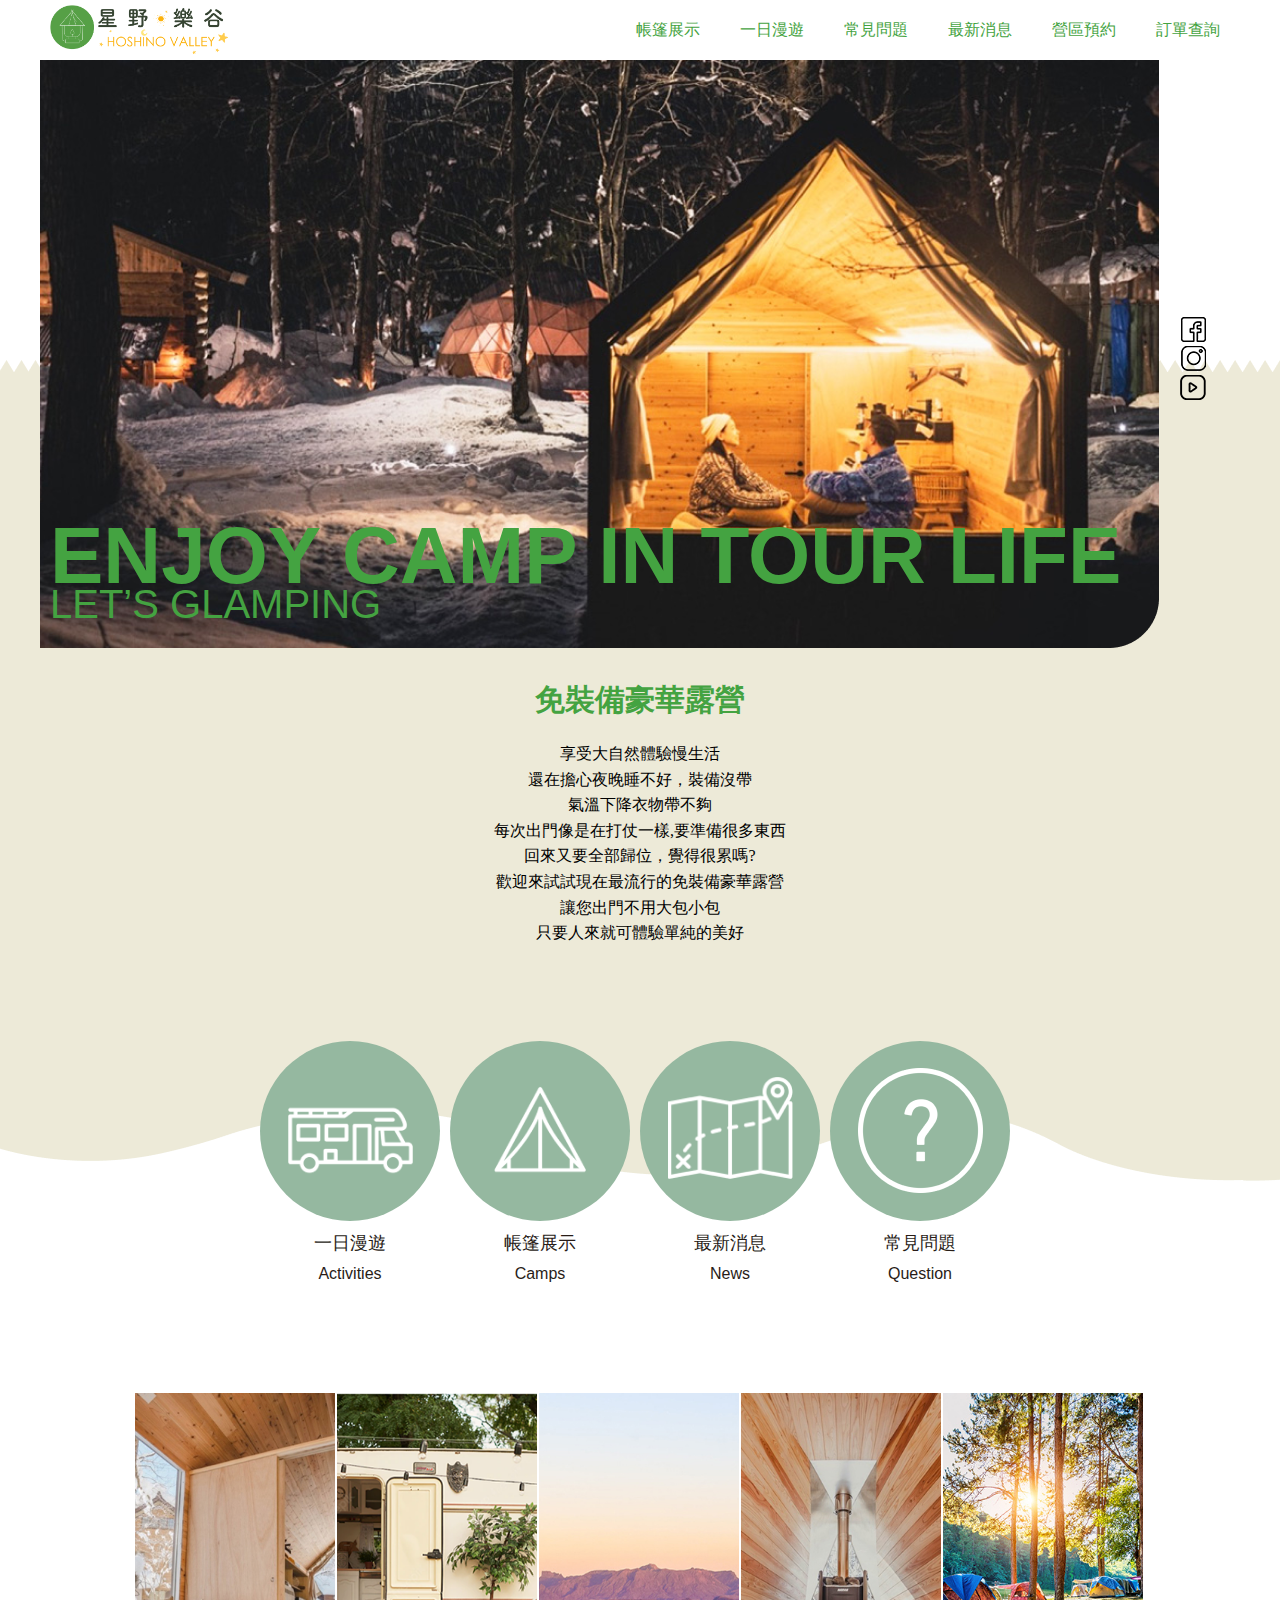
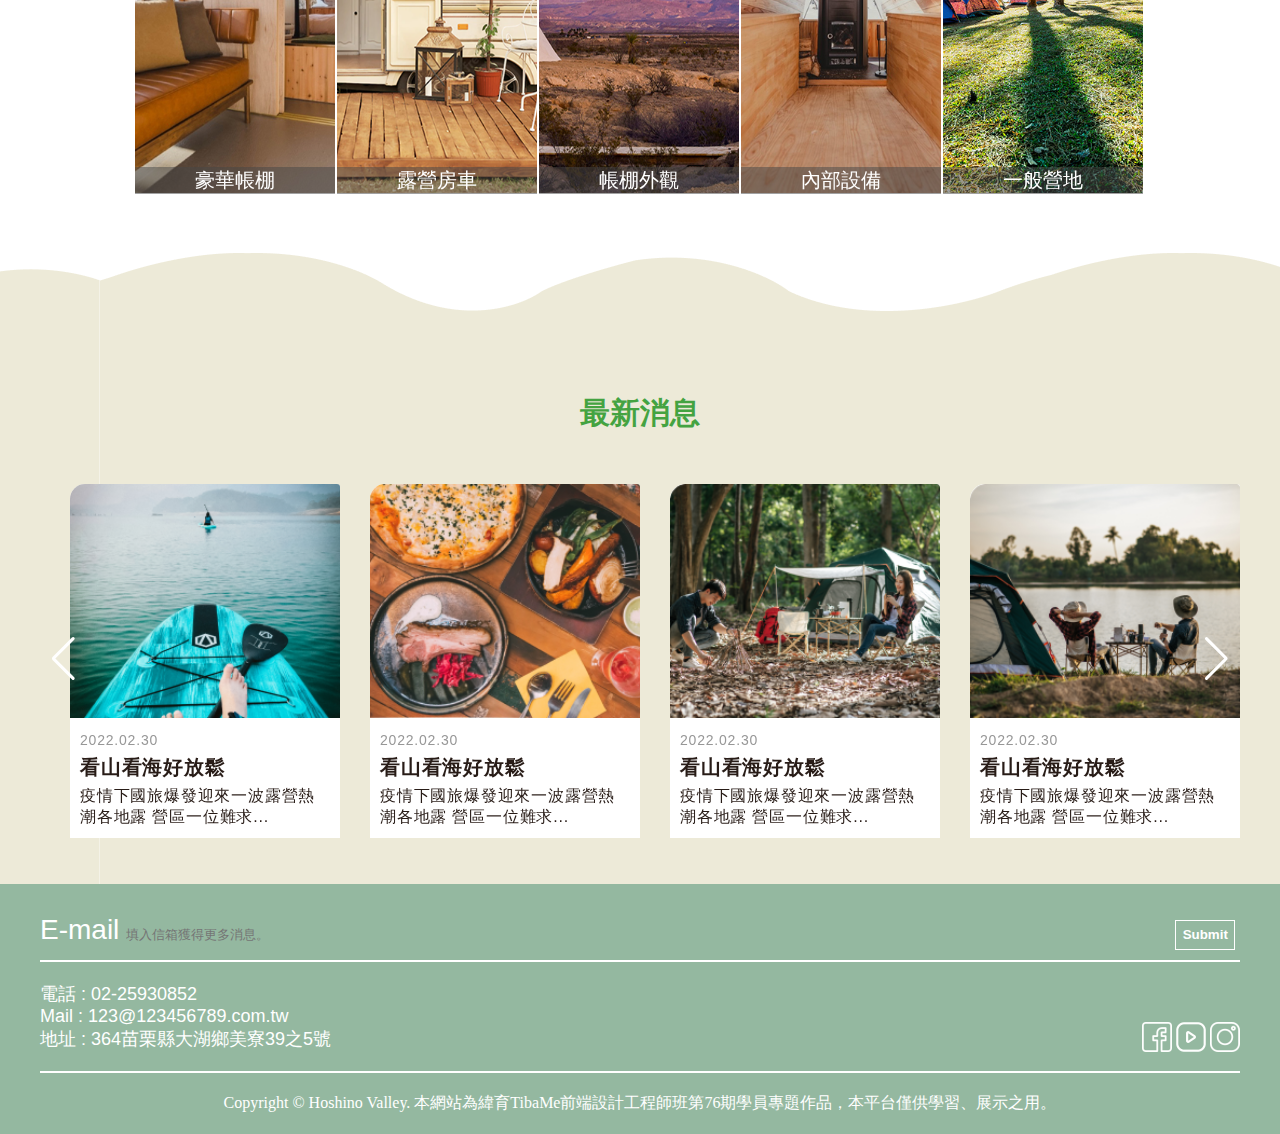
==== commit d457122e: "最終完成" ====
--- a/index.html
+++ b/index.html
@@ -37,7 +37,7 @@
                     <a>帳篷展示</a>
                     <!-- 子選單 -->
                     <ol>
-                        <li><a href="tent.html">露營車</a></li>
+                        <li><a href="tent.html">露營房車</a></li>
                         <li><a href="tent.html">豪華帳篷</a></li>
                         <li><a href="tent.html">普通帳篷</a></li>
 
@@ -61,8 +61,8 @@
 
             <div class="left_banner">
 
-                <h3>ENJOY CAMP IN TOUR LIFE</h3>
-                <h2>LET’S GLAMPING</h2>
+                <h2>ENJOY CAMP IN TOUR LIFE</h2>
+                <h3>LET’S GLAMPING</h3>
 
             </div>
             <div class="right_banner">
@@ -98,17 +98,20 @@
             </p>
         </div>
         <div class="main_card">
-            <a class="card_a" href="oneday.html">
-                <div class="card">
-                    <div class="card_bg">
-                        <img src="img/van_icon.png" alt="">
-                    </div>
-
-                    <h5>一日漫遊</h5>
-                    <h6>Activities</h6>
-                    <!-- <a class="more" href="">MORE</a> -->
-                </div>
-            </a>
+            <div>
+                <a class="card_a" href="oneday.html">
+                    <div class="card">
+                        <div class="card_bg">
+                            <img src="img/van_icon.png" alt="">
+                        </div>
+    
+                        <h5>一日漫遊</h5>
+                        <h6>Activities</h6>
+                        <!-- <a class="more" href="">MORE</a> -->
+                    </div>
+                </a>
+            </div>
+           <div>
             <a class="card_a" href="tent.html">
                 <div class="card">
                     <div class="card_bg">
@@ -120,6 +123,8 @@
                     <!-- <a class="more" href="">MORE</a> -->
                 </div>
             </a>
+           </div>
+           <div>
             <a class="card_a" href="news.html">
 
                 <div class="card">
@@ -132,17 +137,21 @@
                     <!-- <a class="more" href="">MORE</a> -->
                 </div>
             </a>
-            <a class="card_a" href="qanda.html">
-                <div class="card">
-                    <div class="card_bg">
-                        <img src="img/help_icon.png" alt="">
-                    </div>
-
-                    <h5>常見問題</h5>
-                    <h6>Question</h6>
-                    <!-- <a class="more" href="">MORE</a> -->
-                </div>
-            </a>
+           </div>
+            <div>
+                <a class="card_a" href="qanda.html">
+                    <div class="card">
+                        <div class="card_bg">
+                            <img src="img/help_icon.png" alt="">
+                        </div>
+    
+                        <h5>常見問題</h5>
+                        <h6>Question</h6>
+                        <!-- <a class="more" href="">MORE</a> -->
+                    </div>
+                </a>
+            </div>
+           
 
         </div>
     </div>
@@ -157,15 +166,15 @@
 
         <div class="grow_bar_3">
             <div class="product_bar2 product_p product_bar">
-                <p>露營車</p>
-            </div>
-        </div>
-        <div class="grow_bar_3">
+                <p>露營房車</p>
+            </div>
+        </div>
+        <div class="grow_bar_3 none1">
             <div class="product_bar3 product_p product_bar">
                 <p>帳棚外觀</p>
             </div>
         </div>
-        <div class="grow_bar_3">
+        <div class="grow_bar_3 none1">
 
             <div class="product_bar4 product_p product_bar">
                 <p>內部設備</p>
@@ -181,101 +190,162 @@
     </div>
     <div class="wave_banner_down">
         <h2>最新消息</h2>
-        <div class="news_slick">
-            <img class="news_arr_left" src="img/news_left.png" alt="">
-            <a href="">
-                <div class="news_card">
-                    <img src="img/slick_img01.png" alt="">
-                    <div class="news_card_txt">
-                        <h5>2022.02.30</h5>
-                        <h3>看山看海好放鬆</h3>
-                        <p>疫情下國旅爆發迎來一波露營熱潮各地露
-                            營區一位難求...</p>
-                    </div>
-
-                </div>
-            </a>
-            <a href="">
-                <div class="news_card">
-                    <img src="img/slick_img02.png" alt="">
-                    <div class="news_card_txt">
-                        <h5>2022.02.30</h5>
-                        <h3>看山看海好放鬆</h3>
-                        <p>疫情下國旅爆發迎來一波露營熱潮各地露
-                            營區一位難求...</p>
-                    </div>
-
-                </div>
-            </a>
-            <a href="">
-                <div class="news_card">
-                    <img src="img/slick_img03.png" alt="">
-                    <div class="news_card_txt">
-                        <h5>2022.02.30</h5>
-                        <h3>看山看海好放鬆</h3>
-                        <p>疫情下國旅爆發迎來一波露營熱潮各地露
-                            營區一位難求...</p>
-                    </div>
-
-                </div>
-            </a>
-
-            <a href="">
-                <div class="news_card">
-                    <img src="img/slick_img04.png" alt="">
-                    <div class="news_card_txt">
-                        <h5>2022.02.30</h5>
-                        <h3>看山看海好放鬆</h3>
-                        <p>疫情下國旅爆發迎來一波露營熱潮各地露
-                            營區一位難求...</p>
-                    </div>
-
-                </div>
-            </a>
-            <img class="news_arr_right" src="img/news_right.png" alt="">
-        </div>
-    </div>
-    <!-- footer -->
-    <footer>
-        <div class="email">
-            <form action="">
-                <label for="" class="mail-1">E-mail</label>
-                <input name="user_name" placeholder="填入信箱獲得更多消息。" class="mail-2">
-                <input type="submit" value="送出" class="email-btn ">
-            </form>
-            <div class="line"></div>
-        </div>
-
-        <div class="footer_txt">
-            <div class="footer_txt_up">
-                <div class="footer_left">
-                    <p>電話 : 02-25930852 <br>
-                        Mail : 123@123456789.com.tw <br>
-                        地址 : 364苗栗縣大湖鄉美寮39之5號</p>
-                </div>
-                <div class="footer_right">
-                    <a href=""><img src="img/facebook.png" alt=""></a>
-                    <a href=""><img src="img/youtube.png" alt=""></a>
-                    <a href=""><img src="img/ig.png" alt=""></a>
-                </div>
-            </div>
-
-            <div class="copyright">
+        <div class="swiper">
+            <div class="news_slick swiper-wrapper">
+                <!-- <img class="news_arr_left" src="img/news_left.png" alt=""> -->
+                <div class="swiper-slide">
+                    <div class="flex">
+                        <a href="">
+                            <div class="news_card">
+                                <img src="img/slick_img01.png" alt="">
+                                <div class="news_card_txt">
+                                    <h5>2022.02.30</h5>
+                                    <h3>看山看海好放鬆</h3>
+                                    <p>疫情下國旅爆發迎來一波露營熱潮各地露
+                                        營區一位難求...</p>
+                                </div>
+                            </div>
+                        </a>
+                    </div>
+                    <div class="flex">
+                        <a href="">
+                            <div class="news_card">
+                                <img src="img/slick_img02.png" alt="">
+                                <div class="news_card_txt">
+                                    <h5>2022.02.30</h5>
+                                    <h3>看山看海好放鬆</h3>
+                                    <p>疫情下國旅爆發迎來一波露營熱潮各地露
+                                        營區一位難求...</p>
+                                </div>
+                            </div>
+                        </a>
+                    </div>
+                    <div class="flex">
+                        <a href="">
+                            <div class="news_card">
+                                <img src="img/slick_img03.png" alt="">
+                                <div class="news_card_txt">
+                                    <h5>2022.02.30</h5>
+                                    <h3>看山看海好放鬆</h3>
+                                    <p>疫情下國旅爆發迎來一波露營熱潮各地露
+                                        營區一位難求...</p>
+                                </div>
+                            </div>
+                        </a>
+                    </div>
+                    <div class="flex">
+                        <a href="">
+                            <div class="news_card">
+                                <img src="img/slick_img04.png" alt="">
+                                <div class="news_card_txt">
+                                    <h5>2022.02.30</h5>
+                                    <h3>看山看海好放鬆</h3>
+                                    <p>疫情下國旅爆發迎來一波露營熱潮各地露
+                                        營區一位難求...</p>
+                                </div>
+                            </div>
+                        </a>
+                    </div>
+                </div>
+                <div class="swiper-slide">
+                    <div class="flex">
+                        <a href="">
+                            <div class="news_card">
+                                <img src="img/slick_img01.png" alt="">
+                                <div class="news_card_txt">
+                                    <h5>2022.02.30</h5>
+                                    <h3>看山看海好放鬆</h3>
+                                    <p>疫情下國旅爆發迎來一波露營熱潮各地露
+                                        營區一位難求...</p>
+                                </div>
+                            </div>
+                        </a>
+                    </div>
+                    <div class="flex">
+                        <a href="">
+                            <div class="news_card">
+                                <img src="img/slick_img02.png" alt="">
+                                <div class="news_card_txt">
+                                    <h5>2022.02.30</h5>
+                                    <h3>看山看海好放鬆</h3>
+                                    <p>疫情下國旅爆發迎來一波露營熱潮各地露
+                                        營區一位難求...</p>
+                                </div>
+                            </div>
+                        </a>
+                    </div>
+                    <div class="flex">
+                        <a href="">
+                            <div class="news_card">
+                                <img src="img/slick_img03.png" alt="">
+                                <div class="news_card_txt">
+                                    <h5>2022.02.30</h5>
+                                    <h3>看山看海好放鬆</h3>
+                                    <p>疫情下國旅爆發迎來一波露營熱潮各地露
+                                        營區一位難求...</p>
+                                </div>
+                            </div>
+                        </a>
+                    </div>
+                    <div class="flex">
+                        <a href="">
+                            <div class="news_card">
+                                <img src="img/slick_img04.png" alt="">
+                                <div class="news_card_txt">
+                                    <h5>2022.02.30</h5>
+                                    <h3>看山看海好放鬆</h3>
+                                    <p>疫情下國旅爆發迎來一波露營熱潮各地露
+                                        營區一位難求...</p>
+                                </div>
+                            </div>
+                        </a>
+                    </div>
+                    
+                </div>
+            </div>
+            <!-- <div class="swiper-pagination"></div> -->
+            <div class="swiper-button-prev"></div>
+            <div class="swiper-button-next"></div>
+        </div>
+           <!-- footer -->
+           <footer>
+            <div class="email">
+                <form action="">
+                    <label for="" class="mail-1">E-mail</label>
+                    <input name="user_name" placeholder="填入信箱獲得更多消息。" class="mail-2">
+                    <input type="submit" class="email-btn">
+                </form>
                 <div class="line"></div>
-                <div class="copyright_txt">
+            </div>
+
+            <div class="footer_txt">
+                <div class="footer_txt_up">
+                    <div class="footer_left">
+                        <p>電話 : 02-25930852 <br>
+                            Mail : 123@123456789.com.tw <br>
+                            地址 : 364苗栗縣大湖鄉美寮39之5號</p>
+                    </div>
+                    <div class="footer_right">
+                        <a href=""><img src="img/facebook.png" alt=""></a>
+                        <a href=""><img src="img/youtube.png" alt=""></a>
+                        <a href=""><img src="img/ig.png" alt=""></a>
+                    </div>
+                </div>
+
+                <div class="copyright">
+                    <div class="line"></div>
                     <p>
                         Copyright © Hoshino Valley.
+                        本網站為緯育TibaMe前端設計工程師班第76期學員專題作品，本平台僅供學習、展示之用。
                     </p>
-
-                    <p> 本網站為緯育TibaMe前端設計工程師班第76期學員專題作品，本平台僅供學習、展示之用。</p>
-                </div>
-
-            </div>
-        </div>
-    </footer>
-    <script src="https://cdnjs.cloudflare.com/ajax/libs/jquery/3.6.0/jquery.js"></script>
-    <script src="https://unpkg.com/swiper@8/swiper-bundle.min.js"></script>
-    <script src="JS/common.js"></script>
+                </div>
+            </div>
+        </footer>
+        <script src="https://cdnjs.cloudflare.com/ajax/libs/jquery/3.6.0/jquery.js"></script>
+        <script src="https://unpkg.com/swiper@8/swiper-bundle.min.js"></script>
+        <script src="JS/common.js"></script>
+        <script src="JS/index.js"></script>
+
 
 
 
--- a/css/index.css
+++ b/css/index.css
@@ -2,7 +2,6 @@
 * {
     box-sizing: border-box;
     font-family: Arial, "Helvetica Neue", Helvetica, sans-serif;
-
 }
 
 .wave_banner_up {
@@ -16,20 +15,25 @@
     width: 1200px;
     margin: 0 auto;
     display: flex;
+
+
+    
 }
 
 .left_banner {
     background-image: url("../img/banner.png");
-    width: 1200px;
+    width: 100%;
     height: 600px;
     background-repeat: no-repeat;
     border-radius: 0 0 20px 0;
 
 
+
 }
 
 .right_banner {
     display: flex;
+    
 }
 
 .right_icon {
@@ -38,15 +42,16 @@
     flex-direction: column;
     align-items: center;
     justify-content: center;
+
 }
 
 .right_icon a {
     opacity: 1;
 }
 
-.right_icon a:hover {
+/* .right_icon a:hover {
     opacity: .3;
-}
+} */
 
 .left_banner h3 {
     color: #44A341;
@@ -61,7 +66,7 @@
 
 .left_banner h2 {
     color: #44A341;
-    font-size: 100px;
+    font-size: 80px;
     margin-top: 450px;
     margin-left: 10px;
     font-family: Arial, Helvetica, sans-serif;
@@ -136,9 +141,9 @@
     font-size: 16px;
 }
 
-.card_a:hover .card_bg{
+/* .card_a:hover .card_bg{
     background-color: #44A341;
-    }
+    } */
     .card_a{
    transition: .5s;
     }
@@ -147,7 +152,7 @@
     margin: 0 auto;
     margin-top: 100px;
     width: 1400px;
-    width: 1300px;
+    width: 1200px;
     height: 400px;
     display: flex;
     justify-content: center;
@@ -182,10 +187,10 @@
     background-image: url("../img/product_5.jpg");
 }
 
-.grow_bar_3:hover {
-    flex-grow: 5;
-
-}
+/* .grow_bar_3:hover{
+    flex-grow:5;
+   
+   } */
 
 /* 模組化開始 */
 .product_bar {
@@ -198,10 +203,10 @@
 }
 
 /* 模組化結束 */
-.product_bar:hover {
+/* .product_bar:hover {
     filter: blur(0px);
     opacity: 1;
-}
+} */
 
 .product_p>p {
     display: block;
@@ -251,9 +256,9 @@
     width: 270px;
 }
 
-.news_card:hover {
+/* .news_card:hover {
     box-shadow: 3px 3px 5px 1px rgba(27, 0, 0, 0.2);
-}
+} */
 
 .news_card>img {
     width: 100%;
@@ -296,27 +301,82 @@
     cursor: pointer;
     width: 40px;
 }
-
-
-
+/* 最新消息輪播jq */
+.swiper-slide {
+    display: flex;
+    overflow: hidden;
+}
+
+.flex {
+    width: 320px;
+    margin-left: 20px;
+  
+}
+
+.swiper {
+    width: 1200px;
+    height: 450px;
+    /* outline: 1px solid black; */
+}
+.swiper-button-prev{
+    color: #ffffff;
+}
+.swiper-button-next{
+    color: #ffffff;
+}
+
+@media screen and (min-width:1200px) {
+    .right_icon a:hover {
+        opacity: .3;
+    }
+    
+    .card_a:hover .card_bg{
+        background-color: #44A341;
+        }
+        .card_a:hover .card_bg{
+            background-color: #44A341;
+            }
+            .grow_bar_3:hover{
+                flex-grow:5;
+               
+               }
+               .product_bar:hover {
+                filter: blur(0px);
+                opacity: 1;
+            }
+            .news_card:hover {
+                box-shadow: 3px 3px 5px 1px rgba(27, 0, 0, 0.2);
+            }
+}
 
 
 @media screen and (max-width:428px) {
 
 
     /* BANNER開始 */
+    .wave_banner_up {
+
+        background-position: 0 120px;
+    }
+    .main_banner {
+        width: auto;
+
+    
+        
+    }
     .left_banner {
         width: 100vw;
         margin: 0;
         height: 250px;
         border-radius: 0 0 20px 20PX;
-        background-position-x: -140px;
-        background-size: cover;
+     background-size: cover;
+        
     }
 
     .right_banner {
         display: none;
     }
+   
 
     .left_banner>h3 {
         font-size: 18px;
@@ -326,9 +386,118 @@
     }
 
     .left_banner>h2 {
-        font-size: 50px;
-        margin-bottom: 10px;
-        margin-top: 197px;
+        font-size: 24px;
+        margin-top: 205px;
         text-align: center;
-    }
+        margin-bottom: 15px;
+    }
+    /* info自述區域 */
+.info {
+    width: 100%;
+   
+}
+.info p {
+    width: 80%;
+    height: auto;
+    font-size: 16px;
+    margin-top: 10px;
+    margin-bottom: 30px;
+}
+
+.info h4 {
+    padding-top: 20px;
+    font-size: 24px;
+}
+/* 四個按鈕 */
+.main_card {
+    width: 100%;
+    flex-wrap: wrap;
+/* align-items: center;
+    flex-direction: column; */  
+}
+.card {
+    margin: 0 30px;
+    
+}
+
+.card_bg {
+    width: 130px;
+    height: 130px;
+    border-radius: 50%;
+    margin-bottom: 10px;
+}
+
+.card img {
+    margin-top: 15px;
+    width: 100px;
+    height: 100px;
+}
+
+.card h5 {
+    margin-bottom:0;
+
+}
+
+.card h6 {
+    margin-bottom: 10px;
+}
+
+/* .card_a:hover .card_bg{
+    background-color: #44A341;
+    } */
+    .card_a{
+   transition: .5s;
+    }
+  /* flex grow 五張縮放圖片 */
+  .none1{
+      display: none;
+  }
+  /* flex grow 五張縮放圖片 */
+.grow_bar {
+    margin: 0 auto;
+    margin-top: 30px;
+    width: 100%;
+    height: 250px;
+    display: flex;
+    justify-content: center;
+    /* margin-bottom:400px; */
+
+}
+
+.grow_bar_3 {
+    width: 200px;
+    transition: .7s;
+    margin-right: 0;
+   
+}
+
+
+/* 模組化開始 */
+.product_bar {
+    flex-grow: 1;
+    filter: blur(0);
+    opacity: 1s;
+}
+
+/* 模組化結束 */
+
+.product_p>p {
+    display: block;
+    margin-top: 220px;
+    text-align: center;
+    font-size: 18px;
+  
+}
+
+/* flex grow 五張縮放圖片結束 */
+  /* 最新消息輪播 */
+  .wave_banner_down {
+    background-position: 100px 60px;
+    padding-top: 100px;
+}
+  .swiper {
+    width: 100%;
+    height: 450px;
+    /* outline: 1px solid black; */
+}
 }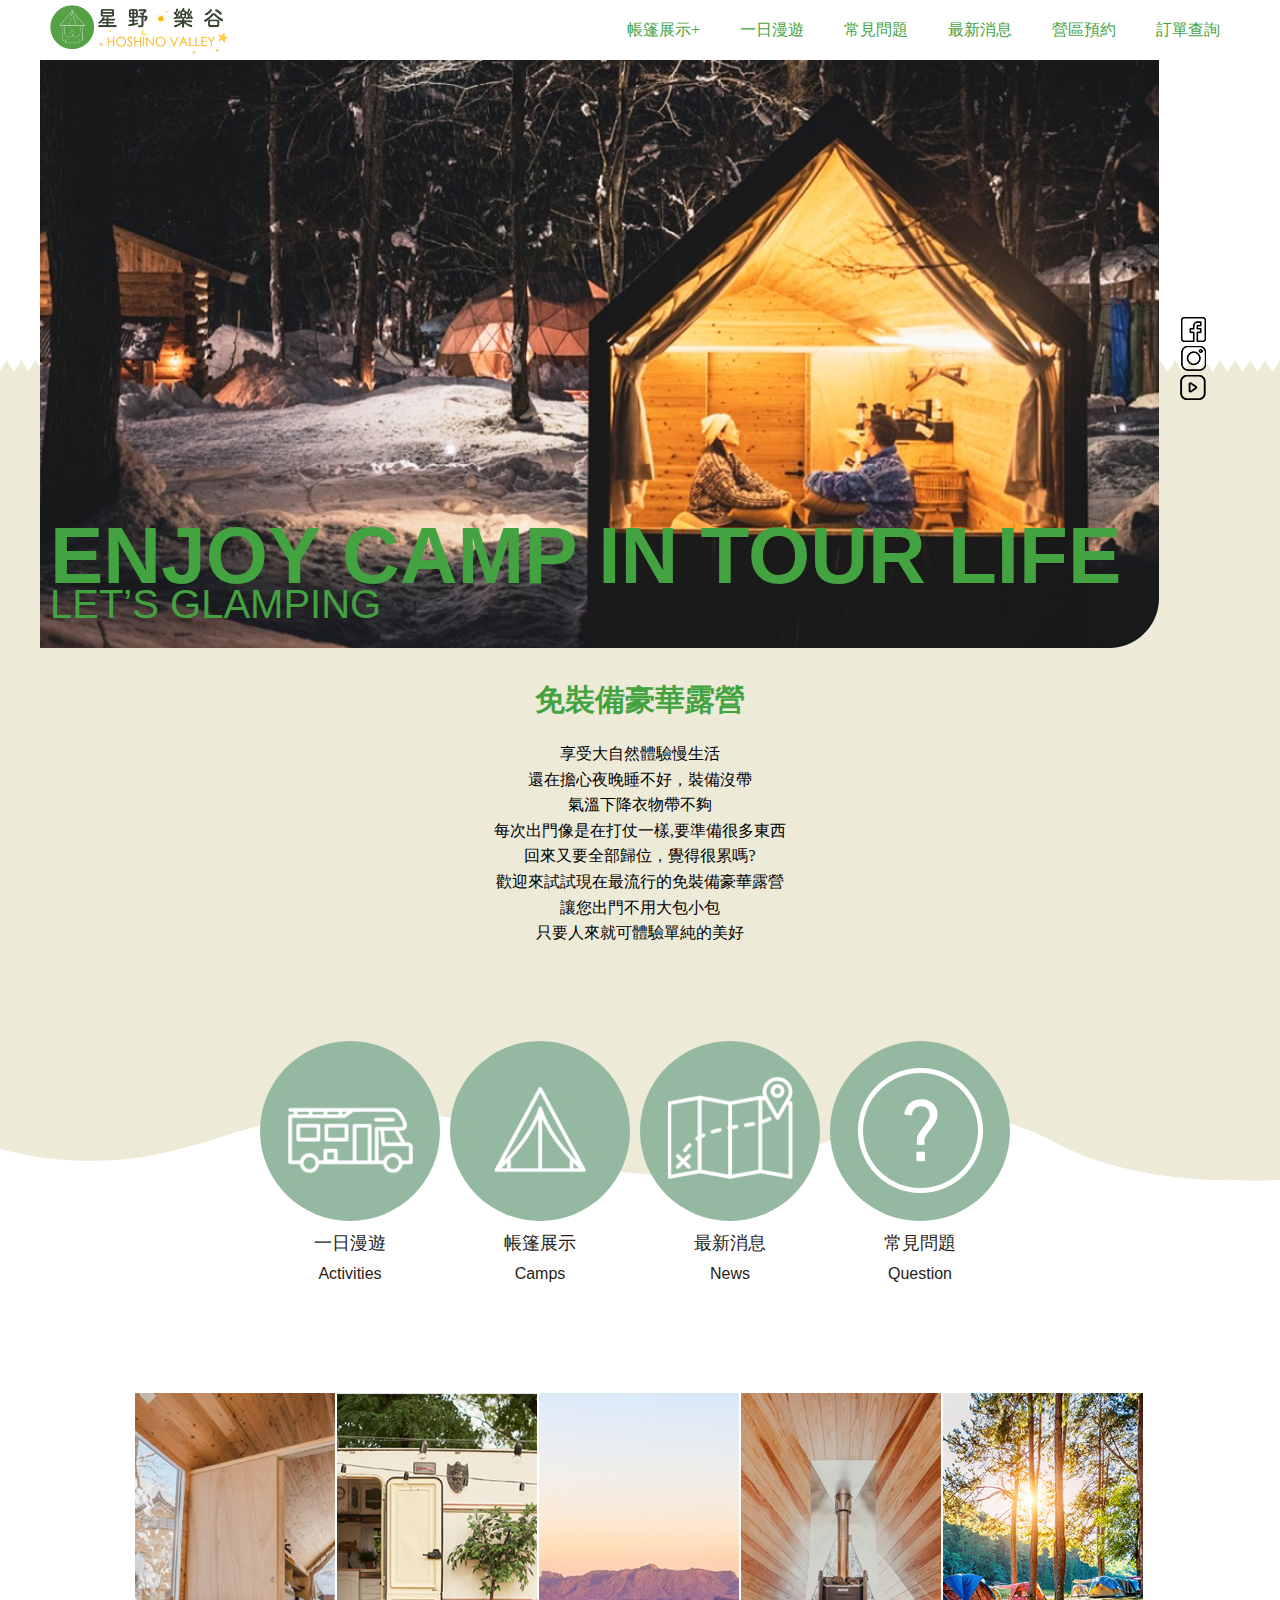
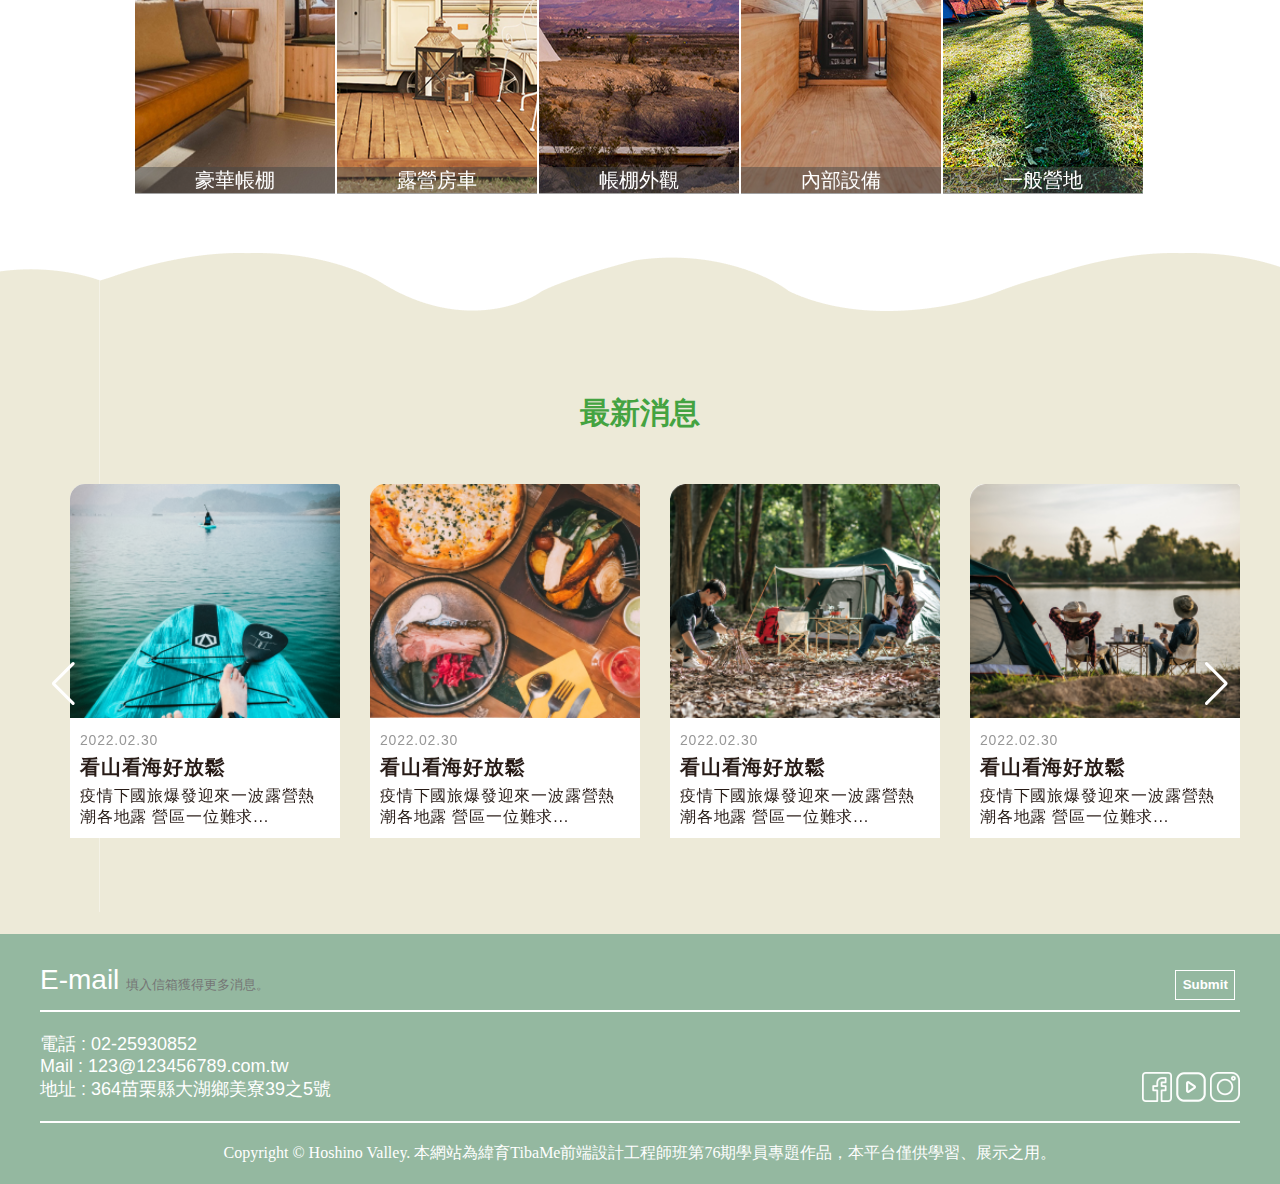
==== commit ed3391b7: "最終完成" ====
--- a/index.html
+++ b/index.html
@@ -34,7 +34,7 @@
             <!-- 導覽列的右邊 -->
             <ul class="nav_ul">
                 <li>
-                    <a>帳篷展示</a>
+                    <a>帳篷展示+</a>
                     <!-- 子選單 -->
                     <ol>
                         <li><a href="tent.html">露營房車</a></li>
--- a/css/index.css
+++ b/css/index.css
@@ -315,7 +315,7 @@
 
 .swiper {
     width: 1200px;
-    height: 450px;
+    height: 500px;
     /* outline: 1px solid black; */
 }
 .swiper-button-prev{
